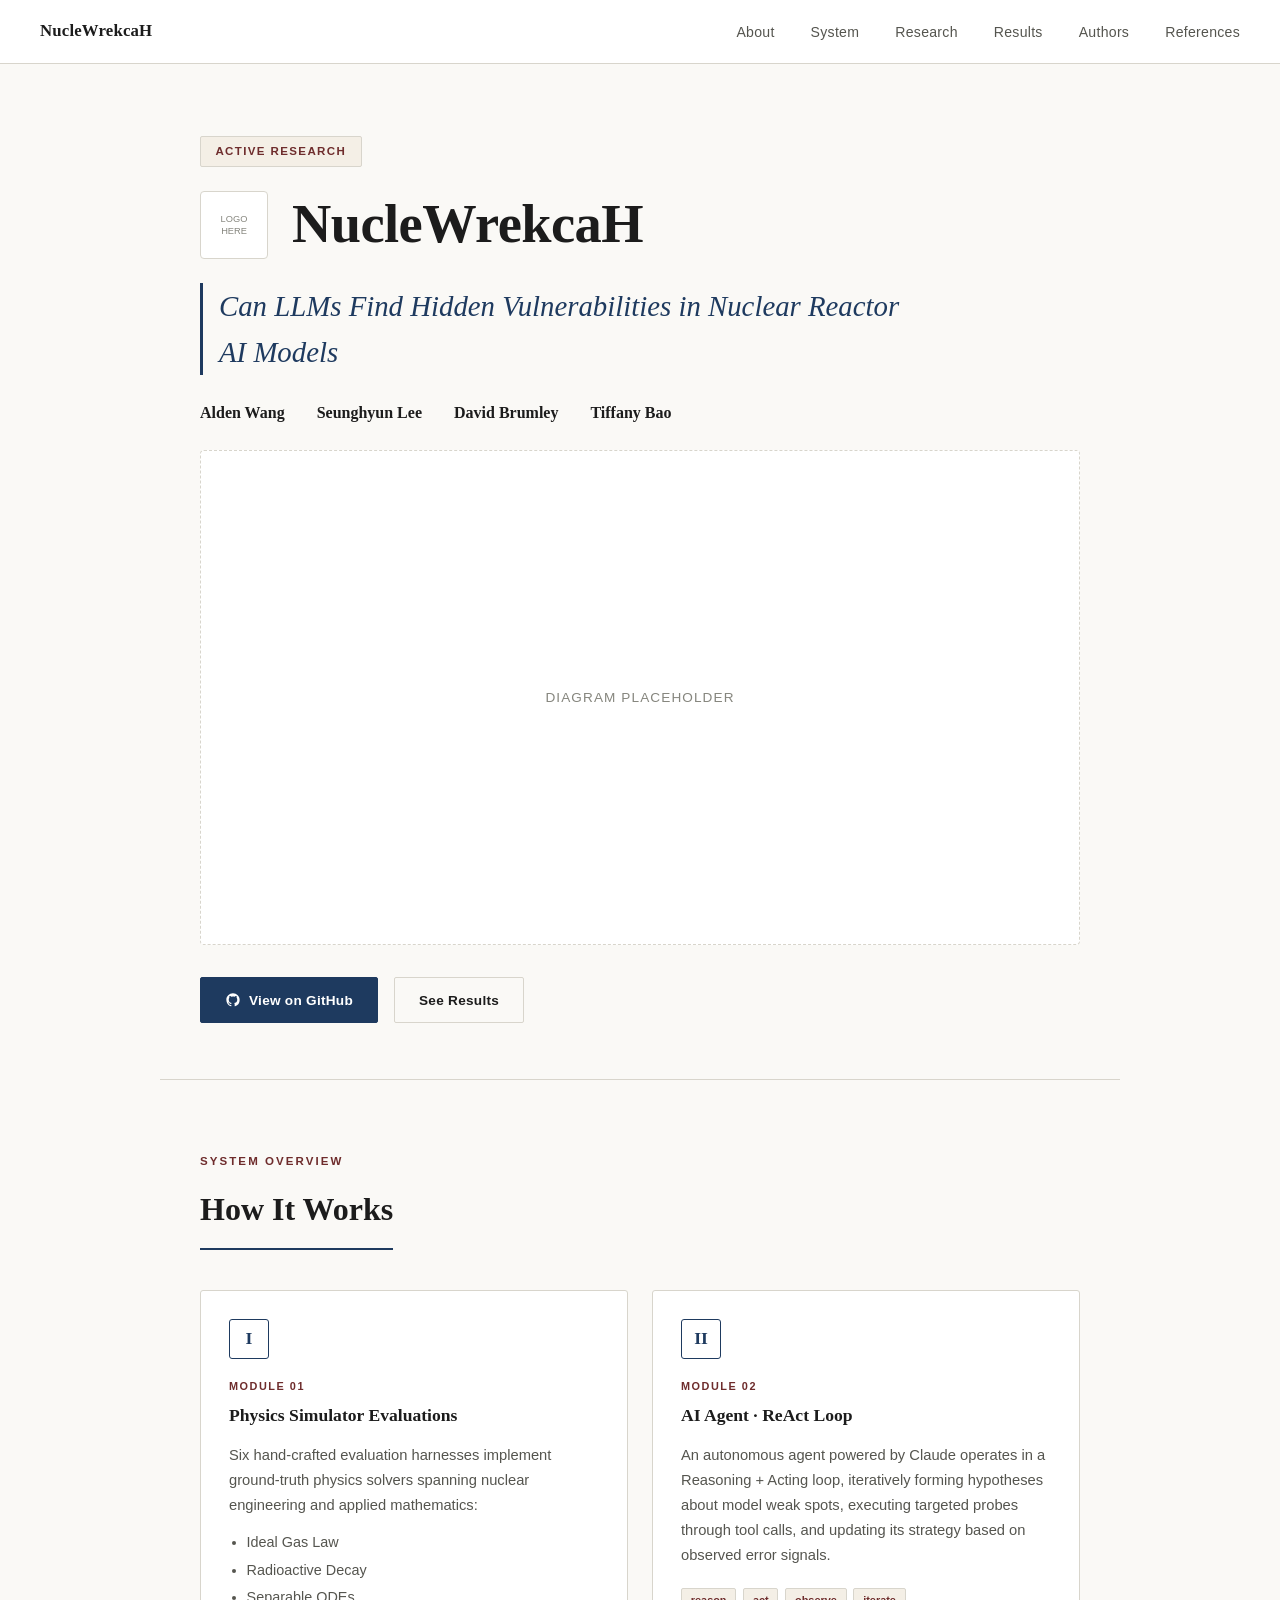
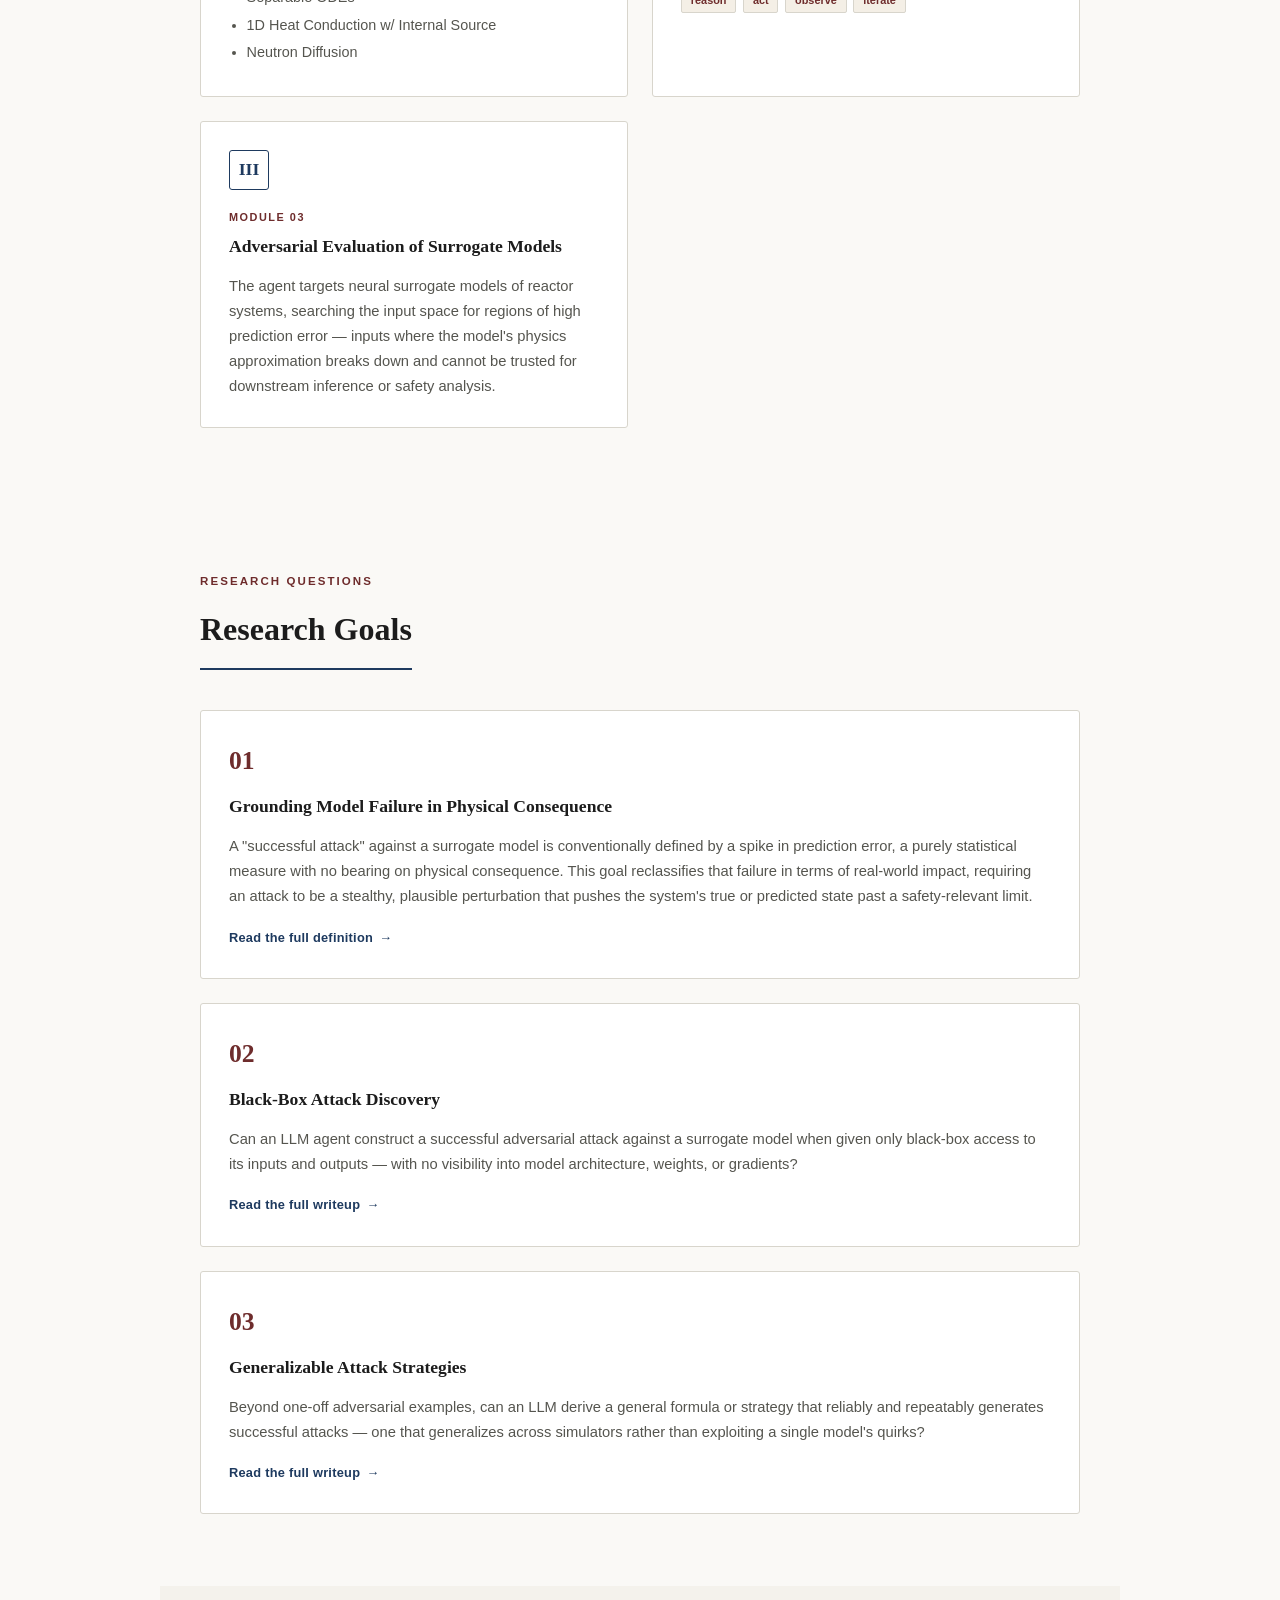
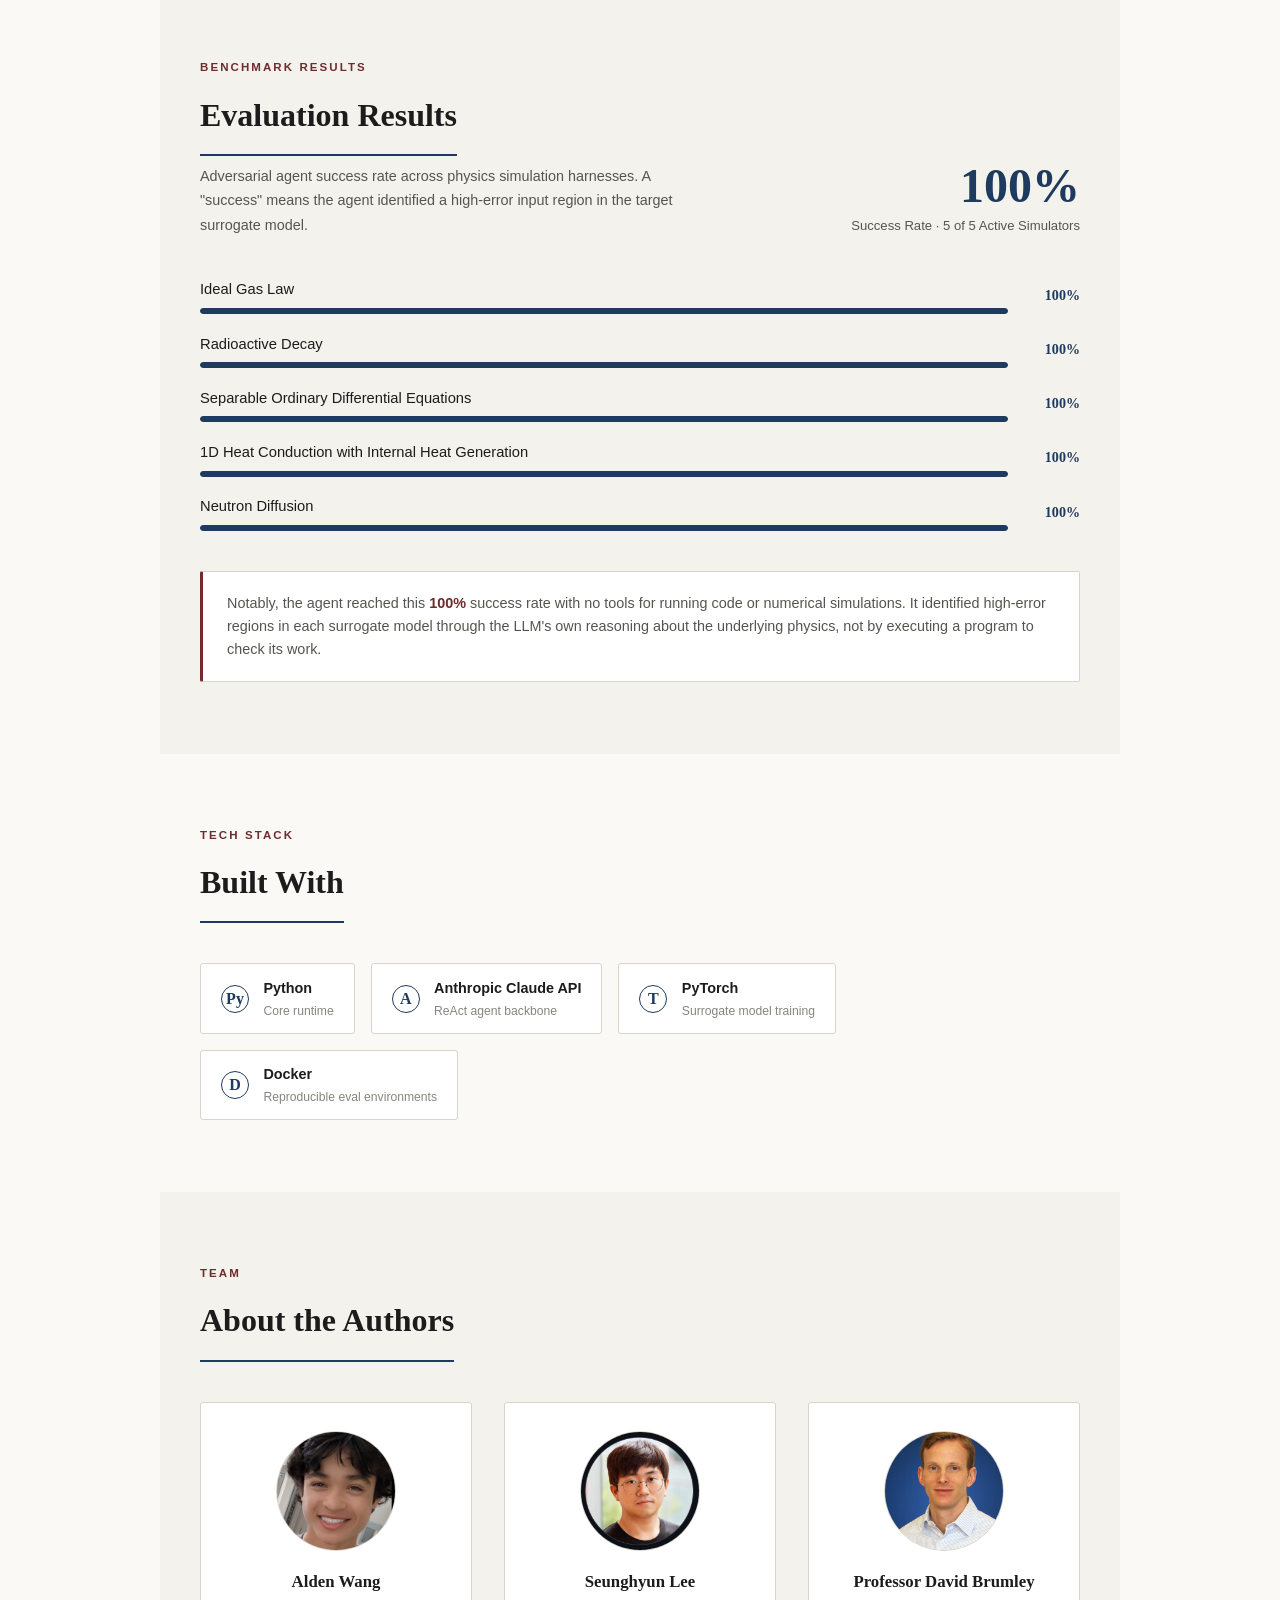
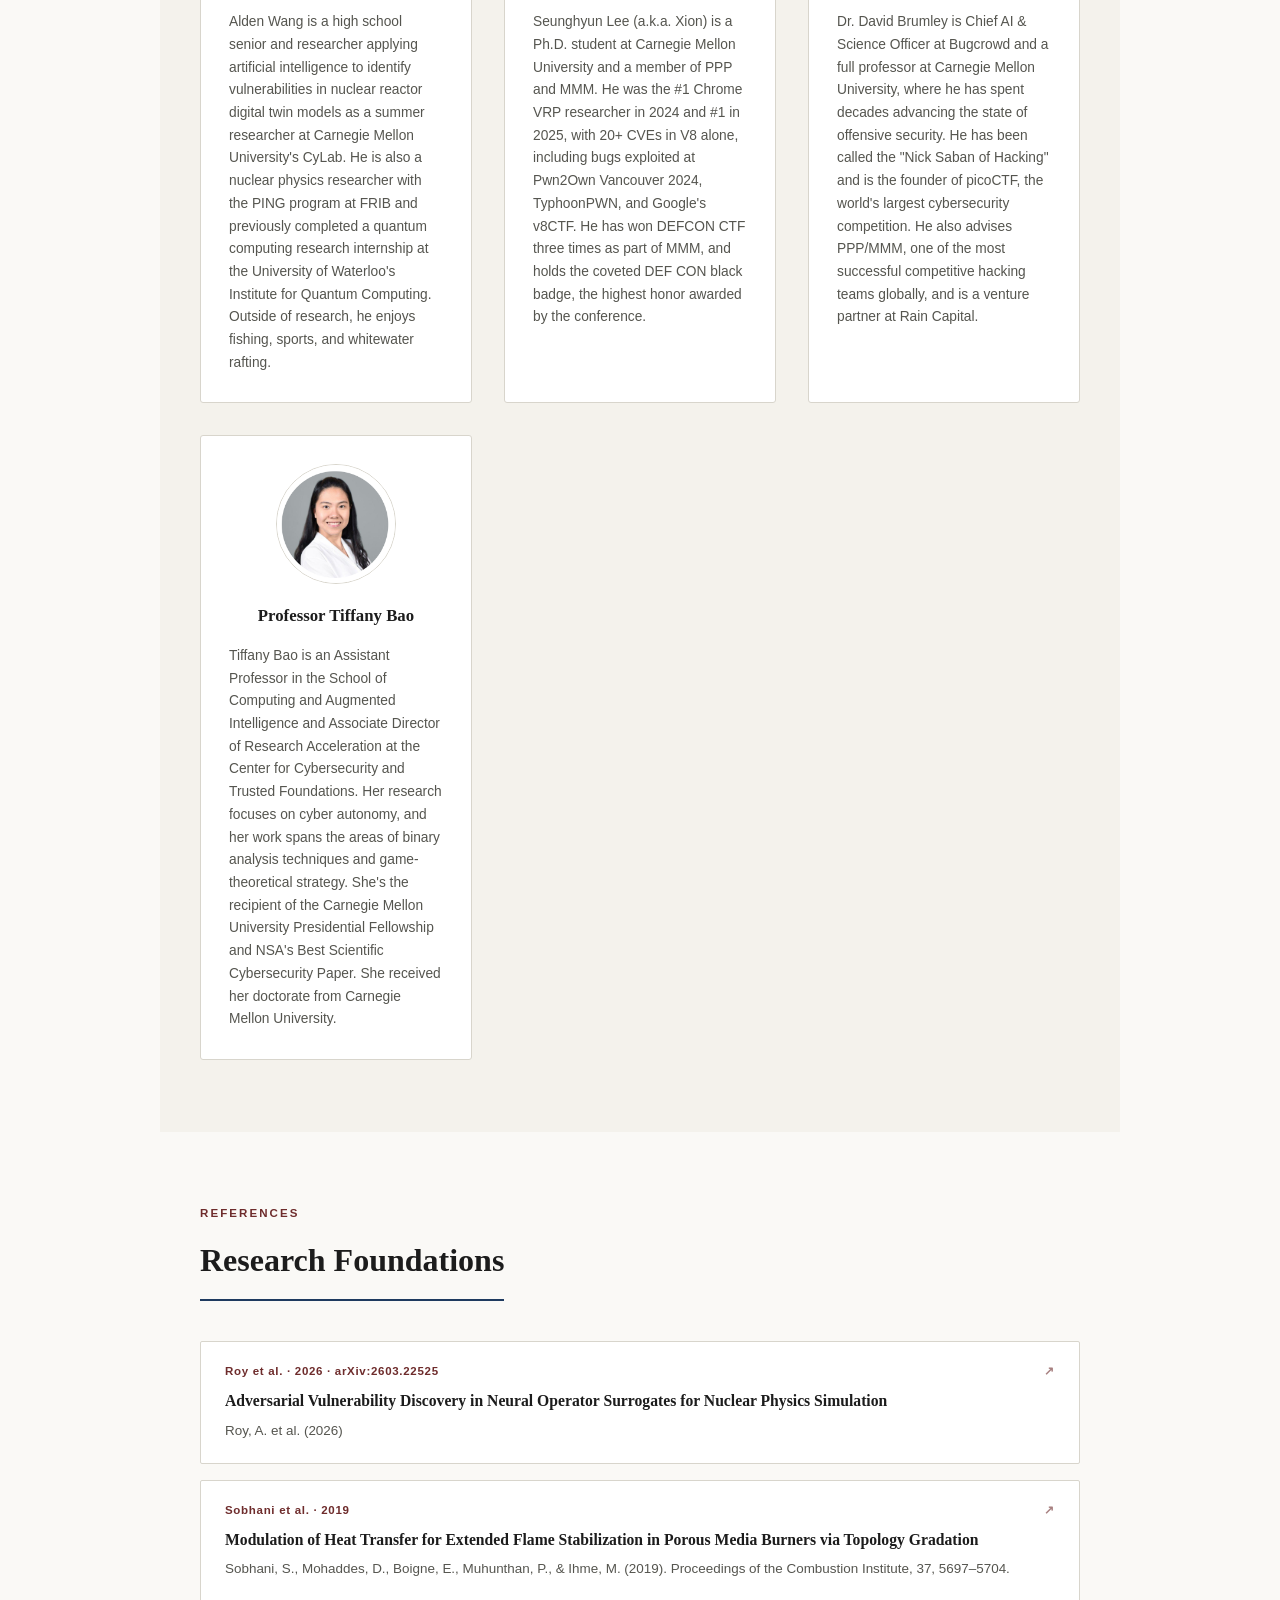
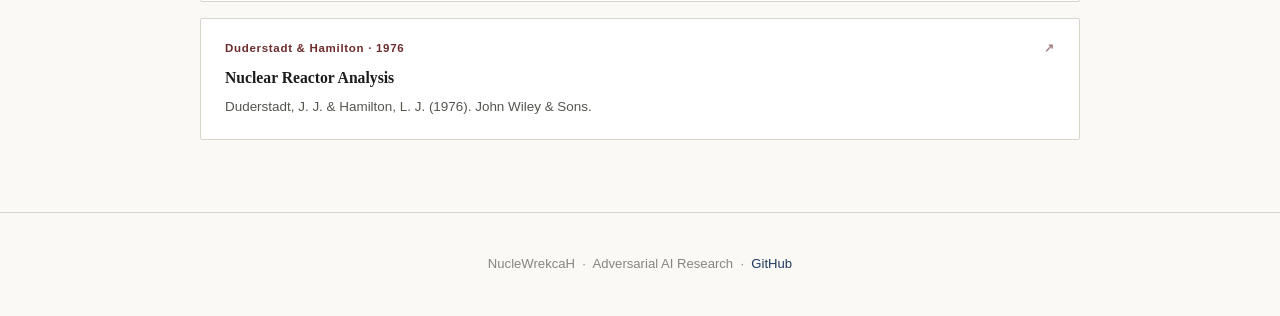
==== index.html @ 82d1c3d3 "Crop Alden's photo to show more of the frame instead of shrinking it Replace the scale-down hack wit" ====
<!DOCTYPE html>
<html lang="en">
<head>
<meta charset="UTF-8">
<meta name="viewport" content="width=device-width, initial-scale=1.0">
<title>NucleWrekcaH — Adversarial AI for Nuclear Physics</title>
<link rel="stylesheet" href="styles.css?v=3">
</head>
<body>

<!-- NAV -->
<nav>
  <span class="nav-logo">NucleWrekcaH</span>
  <ul class="nav-links">
    <li><a href="#about">About</a></li>
    <li><a href="#what-it-does">System</a></li>
    <li><a href="#goals">Research</a></li>
    <li><a href="#results">Results</a></li>
    <li><a href="#authors">Authors</a></li>
    <li><a href="#research">References</a></li>
  </ul>
</nav>

<!-- HERO -->
<section id="hero">
  <div class="hero-inner">
    <div class="hero-badge">Active Research</div>

    <div class="hero-logo-row">
      <div class="logo-placeholder">LOGO<br>HERE</div>
      <h1>NucleWrekcaH</h1>
    </div>

    <p class="hero-tagline">
      Can LLMs Find Hidden Vulnerabilities in Nuclear Reactor AI Models
    </p>

    <div class="hero-names-row">
      <span class="hero-name">Alden Wang</span>
      <span class="hero-name">Seunghyun Lee</span>
      <span class="hero-name">David Brumley</span>
      <span class="hero-name">Tiffany Bao</span>
    </div>

    <div class="hero-image-placeholder" id="about">
      Diagram Placeholder
    </div>

    <div class="hero-cta">
      <a href="https://github.com" class="btn btn-primary" target="_blank" rel="noopener">
        <svg width="16" height="16" fill="currentColor" viewBox="0 0 24 24"><path d="M12 2C6.477 2 2 6.484 2 12.017c0 4.425 2.865 8.18 6.839 9.504.5.092.682-.217.682-.483 0-.237-.008-.868-.013-1.703-2.782.605-3.369-1.343-3.369-1.343-.454-1.158-1.11-1.466-1.11-1.466-.908-.62.069-.608.069-.608 1.003.07 1.531 1.032 1.531 1.032.892 1.53 2.341 1.088 2.91.832.092-.647.35-1.088.636-1.338-2.22-.253-4.555-1.113-4.555-4.951 0-1.093.39-1.988 1.029-2.688-.103-.253-.446-1.272.098-2.65 0 0 .84-.27 2.75 1.026A9.564 9.564 0 0112 6.844c.85.004 1.705.115 2.504.337 1.909-1.296 2.747-1.027 2.747-1.027.546 1.379.202 2.398.1 2.651.64.7 1.028 1.595 1.028 2.688 0 3.848-2.339 4.695-4.566 4.942.359.31.678.921.678 1.856 0 1.338-.012 2.419-.012 2.747 0 .268.18.58.688.482A10.019 10.019 0 0022 12.017C22 6.484 17.522 2 12 2z"/></svg>
        View on GitHub
      </a>
      <a href="#results" class="btn btn-ghost">
        See Results
      </a>
    </div>
  </div>
</section>

<!-- WHAT IT DOES -->
<section id="what-it-does">
  <div class="section-label">System Overview</div>
  <h2>How It Works</h2>
  <div class="cards">

    <div class="card">
      <div class="card-icon">I</div>
      <div class="card-num">MODULE 01</div>
      <h3>Physics Simulator Evaluations</h3>
      <p>Six hand-crafted evaluation harnesses implement ground-truth physics solvers spanning nuclear engineering and applied mathematics:</p>
      <ul>
        <li>Ideal Gas Law</li>
        <li>Radioactive Decay</li>
        <li>Separable ODEs</li>
        <li>1D Heat Conduction w/ Internal Source</li>
        <li>Neutron Diffusion</li>
      </ul>
    </div>

    <div class="card">
      <div class="card-icon">II</div>
      <div class="card-num">MODULE 02</div>
      <h3>AI Agent · ReAct Loop</h3>
      <p>An autonomous agent powered by Claude operates in a Reasoning + Acting loop, iteratively forming hypotheses about model weak spots, executing targeted probes through tool calls, and updating its strategy based on observed error signals.</p>
      <div style="margin-top:1rem;">
        <span class="tag">reason</span>
        <span class="tag">act</span>
        <span class="tag">observe</span>
        <span class="tag">iterate</span>
      </div>
    </div>

    <div class="card">
      <div class="card-icon">III</div>
      <div class="card-num">MODULE 03</div>
      <h3>Adversarial Evaluation of Surrogate Models</h3>
      <p>The agent targets neural surrogate models of reactor systems, searching the input space for regions of high prediction error — inputs where the model's physics approximation breaks down and cannot be trusted for downstream inference or safety analysis.</p>
    </div>

  </div>
</section>

<!-- RESEARCH GOALS -->
<section id="goals">
  <div class="section-label">Research Questions</div>
  <h2>Research Goals</h2>
  <div class="goals-stack">

    <a class="goal-card" href="research/goal-1-physical-consequence.html">
      <div class="goal-num">01</div>
      <h3>Grounding Model Failure in Physical Consequence</h3>
      <p>A "successful attack" against a surrogate model is conventionally defined by a spike in prediction error, a purely statistical measure with no bearing on physical consequence. This goal reclassifies that failure in terms of real-world impact, requiring an attack to be a stealthy, plausible perturbation that pushes the system's true or predicted state past a safety-relevant limit.</p>
      <span class="goal-readmore">Read the full definition</span>
    </a>

    <a class="goal-card" href="research/goal-2-black-box-attacks.html">
      <div class="goal-num">02</div>
      <h3>Black-Box Attack Discovery</h3>
      <p>Can an LLM agent construct a successful adversarial attack against a surrogate model when given only black-box access to its inputs and outputs — with no visibility into model architecture, weights, or gradients?</p>
      <span class="goal-readmore">Read the full writeup</span>
    </a>

    <a class="goal-card" href="research/goal-3-generalizable-attacks.html">
      <div class="goal-num">03</div>
      <h3>Generalizable Attack Strategies</h3>
      <p>Beyond one-off adversarial examples, can an LLM derive a general formula or strategy that reliably and repeatably generates successful attacks — one that generalizes across simulators rather than exploiting a single model's quirks?</p>
      <span class="goal-readmore">Read the full writeup</span>
    </a>

  </div>
</section>

<!-- RESULTS -->
<section id="results">
  <div class="section-label">Benchmark Results</div>
  <div class="results-header">
    <div>
      <h2 style="margin-bottom:0.5rem;">Evaluation Results</h2>
      <p style="color:var(--ink-dim);font-size:0.9rem;max-width:500px;">Adversarial agent success rate across physics simulation harnesses. A "success" means the agent identified a high-error input region in the target surrogate model.</p>
    </div>
    <div class="stat-block">
      <div class="big-stat" id="counter-display">100%</div>
      <div class="stat-label">Success Rate · 5 of 5 Active Simulators</div>
    </div>
  </div>

  <div class="simulators">

    <div class="sim-row">
      <div class="sim-info">
        <div class="sim-name">Ideal Gas Law</div>
        <div class="progress-track"><div class="progress-fill" style="--target-width: 100%"></div></div>
      </div>
      <div class="sim-pct">100%</div>
    </div>

    <div class="sim-row">
      <div class="sim-info">
        <div class="sim-name">Radioactive Decay</div>
        <div class="progress-track"><div class="progress-fill" style="--target-width: 100%"></div></div>
      </div>
      <div class="sim-pct">100%</div>
    </div>

    <div class="sim-row">
      <div class="sim-info">
        <div class="sim-name">Separable Ordinary Differential Equations</div>
        <div class="progress-track"><div class="progress-fill" style="--target-width: 100%"></div></div>
      </div>
      <div class="sim-pct">100%</div>
    </div>

    <div class="sim-row">
      <div class="sim-info">
        <div class="sim-name">1D Heat Conduction with Internal Heat Generation</div>
        <div class="progress-track"><div class="progress-fill" style="--target-width: 100%"></div></div>
      </div>
      <div class="sim-pct">100%</div>
    </div>

    <div class="sim-row">
      <div class="sim-info">
        <div class="sim-name">Neutron Diffusion</div>
        <div class="progress-track"><div class="progress-fill" style="--target-width: 100%"></div></div>
      </div>
      <div class="sim-pct">100%</div>
    </div>

  </div>

  <div class="baseline-note">
    <p>
      Notably, the agent reached this <strong>100%</strong> success rate with no tools for running code or numerical simulations. It identified high-error regions in each surrogate model through the LLM's own reasoning about the underlying physics, not by executing a program to check its work.
    </p>
  </div>
</section>

<!-- TECH STACK -->
<section id="tech">
  <div class="section-label">Tech Stack</div>
  <h2>Built With</h2>
  <div class="tech-grid">

    <div class="tech-badge">
      <span class="tech-icon">Py</span>
      <div>
        <div class="tech-name">Python</div>
        <span class="tech-sub">Core runtime</span>
      </div>
    </div>

    <div class="tech-badge">
      <span class="tech-icon">A</span>
      <div>
        <div class="tech-name">Anthropic Claude API</div>
        <span class="tech-sub">ReAct agent backbone</span>
      </div>
    </div>

    <div class="tech-badge">
      <span class="tech-icon">T</span>
      <div>
        <div class="tech-name">PyTorch</div>
        <span class="tech-sub">Surrogate model training</span>
      </div>
    </div>

    <div class="tech-badge">
      <span class="tech-icon">D</span>
      <div>
        <div class="tech-name">Docker</div>
        <span class="tech-sub">Reproducible eval environments</span>
      </div>
    </div>

  </div>
</section>

<!-- ABOUT THE AUTHORS -->
<section id="authors">
  <div class="section-label">Team</div>
  <h2>About the Authors</h2>
  <div class="authors-grid">

    <div class="author-card">
      <img class="author-photo" src="images/author-wang.png?v=3" alt="Alden Wang" style="object-position: center 60%;">
      <div class="author-name">Alden Wang</div>
      <p class="author-bio">Alden Wang is a high school senior and researcher applying artificial intelligence to identify vulnerabilities in nuclear reactor digital twin models as a summer researcher at Carnegie Mellon University's CyLab. He is also a nuclear physics researcher with the PING program at FRIB and previously completed a quantum computing research internship at the University of Waterloo's Institute for Quantum Computing. Outside of research, he enjoys fishing, sports, and whitewater rafting.</p>
    </div>

    <div class="author-card">
      <img class="author-photo" src="images/author-lee.png?v=1" alt="Seunghyun Lee">
      <div class="author-name">Seunghyun Lee</div>
      <p class="author-bio">Seunghyun Lee (a.k.a. Xion) is a Ph.D. student at Carnegie Mellon University and a member of PPP and MMM. He was the #1 Chrome VRP researcher in 2024 and #1 in 2025, with 20+ CVEs in V8 alone, including bugs exploited at Pwn2Own Vancouver 2024, TyphoonPWN, and Google's v8CTF. He has won DEFCON CTF three times as part of MMM, and holds the coveted DEF CON black badge, the highest honor awarded by the conference.</p>
    </div>

    <div class="author-card">
      <img class="author-photo" src="images/author-brumley.png?v=1" alt="Professor David Brumley" style="object-position: center 20%;">
      <div class="author-name">Professor David Brumley</div>
      <p class="author-bio">Dr. David Brumley is Chief AI & Science Officer at Bugcrowd and a full professor at Carnegie Mellon University, where he has spent decades advancing the state of offensive security. He has been called the "Nick Saban of Hacking" and is the founder of picoCTF, the world's largest cybersecurity competition. He also advises PPP/MMM, one of the most successful competitive hacking teams globally, and is a venture partner at Rain Capital.</p>
    </div>

    <div class="author-card">
      <img class="author-photo" src="images/author-bao.png?v=1" alt="Professor Tiffany Bao">
      <div class="author-name">Professor Tiffany Bao</div>
      <p class="author-bio">Tiffany Bao is an Assistant Professor in the School of Computing and Augmented Intelligence and Associate Director of Research Acceleration at the Center for Cybersecurity and Trusted Foundations. Her research focuses on cyber autonomy, and her work spans the areas of binary analysis techniques and game-theoretical strategy. She's the recipient of the Carnegie Mellon University Presidential Fellowship and NSA's Best Scientific Cybersecurity Paper. She received her doctorate from Carnegie Mellon University.</p>
    </div>

  </div>
</section>

<!-- RESEARCH -->
<section id="research">
  <div class="section-label">References</div>
  <h2>Research Foundations</h2>
  <div class="citations">

    <a class="citation" href="https://arxiv.org/abs/2603.22525" target="_blank" rel="noopener">
      <div class="citation-meta">Roy et al. · 2026 · arXiv:2603.22525</div>
      <div class="citation-title">Adversarial Vulnerability Discovery in Neural Operator Surrogates for Nuclear Physics Simulation</div>
      <div class="citation-authors">Roy, A. et al. (2026)</div>
    </a>

    <a class="citation" href="https://www.sciencedirect.com/science/article/pii/S1540748918301615" target="_blank" rel="noopener">
      <div class="citation-meta">Sobhani et al. · 2019</div>
      <div class="citation-title">Modulation of Heat Transfer for Extended Flame Stabilization in Porous Media Burners via Topology Gradation</div>
      <div class="citation-authors">Sobhani, S., Mohaddes, D., Boigne, E., Muhunthan, P., & Ihme, M. (2019). Proceedings of the Combustion Institute, 37, 5697–5704.</div>
    </a>

    <a class="citation" href="https://www.wiley.com/en-us/Nuclear+Reactor+Analysis-p-9780471223634" target="_blank" rel="noopener">
      <div class="citation-meta">Duderstadt & Hamilton · 1976</div>
      <div class="citation-title">Nuclear Reactor Analysis</div>
      <div class="citation-authors">Duderstadt, J. J. & Hamilton, L. J. (1976). John Wiley & Sons.</div>
    </a>

  </div>
</section>

<!-- FOOTER -->
<footer>
  <p>NucleWrekcaH &nbsp;·&nbsp; Adversarial AI Research &nbsp;·&nbsp;
    <a href="https://github.com" target="_blank" rel="noopener">GitHub</a>
  </p>
</footer>

<script>
  // Animate progress bars on scroll
  const fills = document.querySelectorAll('.progress-fill');
  const observer = new IntersectionObserver((entries) => {
    entries.forEach(e => {
      if (e.isIntersecting) {
        e.target.classList.add('active');
      }
    });
  }, { threshold: 0.3 });

  fills.forEach(f => observer.observe(f));

  // Smooth scroll for all anchor links
  document.querySelectorAll('a[href^="#"]').forEach(a => {
    a.addEventListener('click', e => {
      const target = document.querySelector(a.getAttribute('href'));
      if (target) {
        e.preventDefault();
        target.scrollIntoView({ behavior: 'smooth', block: 'start' });
      }
    });
  });

  // Animated counter for the big stat
  function animateCounter(el, target, duration) {
    let start = 0;
    const step = timestamp => {
      if (!start) start = timestamp;
      const progress = Math.min((timestamp - start) / duration, 1);
      el.textContent = Math.floor(progress * target) + '%';
      if (progress < 1) requestAnimationFrame(step);
    };
    requestAnimationFrame(step);
  }

  const counterEl = document.getElementById('counter-display');
  const counterObserver = new IntersectionObserver((entries) => {
    entries.forEach(e => {
      if (e.isIntersecting) {
        animateCounter(counterEl, 100, 1200);
        counterObserver.disconnect();
      }
    });
  }, { threshold: 0.5 });

  counterObserver.observe(counterEl);
</script>

</body>
</html>
---- styles.css ----
:root {
  --bg: #faf9f6;
  --bg2: #ffffff;
  --ink: #1c1c1c;
  --ink-dim: #55554f;
  --ink-faint: #86867e;
  --accent: #1e3a5f;
  --accent2: #6e2c2c;
  --line: #d8d5cc;
  --line-soft: #e8e5db;
  --card: #ffffff;
  --serif: Georgia, 'Iowan Old Style', 'Palatino Linotype', 'Book Antiqua', serif;
  --sans: 'Segoe UI', 'Helvetica Neue', Arial, sans-serif;
}

*, *::before, *::after { box-sizing: border-box; margin: 0; padding: 0; }

html { scroll-behavior: smooth; }

body {
  background-color: var(--bg);
  color: var(--ink);
  font-family: var(--sans);
  line-height: 1.7;
}

/* ── Nav ── */
nav {
  position: sticky;
  top: 0;
  z-index: 100;
  display: flex;
  align-items: center;
  justify-content: space-between;
  padding: 0 2.5rem;
  height: 64px;
  background: var(--bg2);
  border-bottom: 1px solid var(--line);
}

.nav-logo {
  font-family: var(--serif);
  font-size: 1.05rem;
  font-weight: 700;
  color: var(--ink);
  letter-spacing: 0.01em;
  text-decoration: none;
}

.nav-links {
  display: flex;
  gap: 2.25rem;
  list-style: none;
}

.nav-links a {
  color: var(--ink-dim);
  text-decoration: none;
  font-size: 0.88rem;
  letter-spacing: 0.02em;
  transition: color 0.2s;
  border-bottom: 1px solid transparent;
  padding-bottom: 2px;
}

.nav-links a:hover { color: var(--accent); border-bottom-color: var(--accent); }

/* ── Sections ── */
section {
  max-width: 960px;
  margin: 0 auto;
  padding: 4.5rem 2.5rem;
}

.section-label {
  font-family: var(--sans);
  font-size: 0.72rem;
  font-weight: 600;
  letter-spacing: 0.18em;
  text-transform: uppercase;
  color: var(--accent2);
  margin-bottom: 0.6rem;
}

h2 {
  font-family: var(--serif);
  font-size: clamp(1.5rem, 3vw, 2rem);
  font-weight: 700;
  color: var(--ink);
  margin-bottom: 2.5rem;
  padding-bottom: 0.75rem;
  border-bottom: 2px solid var(--accent);
  display: inline-block;
}

/* ── Hero ── */
#hero {
  padding-top: 4.5rem;
  padding-bottom: 3.5rem;
  border-bottom: 1px solid var(--line);
}

.hero-inner {
  display: flex;
  flex-direction: column;
  align-items: flex-start;
  gap: 1.5rem;
}

.hero-badge {
  display: inline-flex;
  align-items: center;
  gap: 0.5rem;
  padding: 0.3rem 0.9rem;
  border: 1px solid var(--line);
  border-radius: 2px;
  font-family: var(--sans);
  font-size: 0.72rem;
  font-weight: 600;
  letter-spacing: 0.12em;
  text-transform: uppercase;
  color: var(--accent2);
  background: #f4efe6;
}

.hero-logo-row {
  display: flex;
  align-items: center;
  gap: 1.5rem;
  flex-wrap: wrap;
}

.logo-placeholder {
  width: 68px; height: 68px;
  border: 1px solid var(--line);
  border-radius: 4px;
  display: flex;
  align-items: center;
  justify-content: center;
  font-family: var(--sans);
  font-size: 0.58rem;
  color: var(--ink-faint);
  text-align: center;
  line-height: 1.3;
  flex-shrink: 0;
  background: var(--bg2);
}

h1 {
  font-family: var(--serif);
  font-size: clamp(2rem, 5vw, 3.4rem);
  font-weight: 700;
  letter-spacing: -0.01em;
  line-height: 1.1;
  color: var(--ink);
}

.hero-tagline {
  font-size: clamp(1.3rem, 3vw, 1.8rem);
  color: var(--accent);
  font-family: var(--serif);
  font-style: italic;
  max-width: 700px;
  line-height: 1.6;
  border-left: 3px solid var(--accent);
  padding-left: 1rem;
}

.hero-names-row {
  display: flex;
  flex-wrap: wrap;
  gap: 2rem;
  width: 100%;
}

.hero-name {
  font-family: var(--serif);
  font-size: clamp(0.85rem, 1.4vw, 1rem);
  font-weight: 700;
  color: var(--ink);
}

.hero-image-placeholder {
  width: 100%;
  aspect-ratio: 16 / 9;
  border: 1px dashed var(--line);
  border-radius: 4px;
  background: var(--bg2);
  display: flex;
  align-items: center;
  justify-content: center;
  color: var(--ink-faint);
  font-family: var(--sans);
  font-size: 0.85rem;
  letter-spacing: 0.08em;
  text-transform: uppercase;
  text-align: center;
}

.hero-cta {
  display: flex;
  gap: 1rem;
  flex-wrap: wrap;
  margin-top: 0.5rem;
}

.btn {
  display: inline-flex;
  align-items: center;
  gap: 0.5rem;
  padding: 0.65rem 1.5rem;
  font-family: var(--sans);
  font-size: 0.85rem;
  font-weight: 600;
  letter-spacing: 0.02em;
  border-radius: 2px;
  cursor: pointer;
  text-decoration: none;
  transition: all 0.2s;
  border: 1px solid var(--accent);
}

.btn-primary {
  background: var(--accent);
  color: #ffffff;
}

.btn-primary:hover {
  background: #16283f;
}

.btn-ghost {
  border-color: var(--line);
  color: var(--ink);
  background: transparent;
}

.btn-ghost:hover {
  border-color: var(--accent);
  color: var(--accent);
  background: #f4efe6;
}

/* ── Divider ── */
.divider {
  border: none;
  border-top: 1px solid var(--line);
}

section + hr.divider,
hr.divider + section {
  margin: 0;
}

/* ── Cards ── */
.cards {
  display: grid;
  grid-template-columns: repeat(auto-fit, minmax(280px, 1fr));
  gap: 1.5rem;
}

.card {
  background: var(--card);
  border: 1px solid var(--line);
  border-radius: 3px;
  padding: 1.75rem;
  transition: box-shadow 0.2s;
}

.card:hover {
  box-shadow: 0 2px 10px rgba(0,0,0,0.06);
}

.card-icon {
  width: 40px; height: 40px;
  border: 1px solid var(--accent);
  border-radius: 3px;
  display: flex;
  align-items: center;
  justify-content: center;
  font-family: var(--serif);
  font-size: 1.1rem;
  font-weight: 700;
  color: var(--accent);
  margin-bottom: 1.1rem;
}

.card-num {
  font-family: var(--sans);
  font-size: 0.68rem;
  font-weight: 600;
  color: var(--accent2);
  letter-spacing: 0.14em;
  margin-bottom: 0.4rem;
}

.card h3 {
  font-family: var(--serif);
  font-size: 1.1rem;
  font-weight: 700;
  color: var(--ink);
  margin-bottom: 0.75rem;
}

.card p {
  color: var(--ink-dim);
  font-size: 0.92rem;
  line-height: 1.7;
}

.card ul {
  margin-top: 0.75rem;
  padding-left: 1.1rem;
  color: var(--ink-dim);
  font-size: 0.9rem;
  line-height: 1.8;
}

.card ul li { margin-bottom: 0.1rem; }

.tag {
  display: inline-block;
  padding: 0.15rem 0.55rem;
  background: #f4efe6;
  border: 1px solid var(--line);
  border-radius: 2px;
  font-family: var(--sans);
  font-size: 0.68rem;
  font-weight: 600;
  color: var(--accent2);
  margin: 0.2rem 0.15rem 0 0;
}

/* ── Research Goals ── */
.goals-stack {
  display: flex;
  flex-direction: column;
  gap: 1.5rem;
}

.goal-card {
  background: var(--card);
  border: 1px solid var(--line);
  border-radius: 3px;
  padding: 1.75rem;
  transition: box-shadow 0.2s, border-color 0.2s;
  text-decoration: none;
  color: inherit;
  display: block;
}

.goal-card:hover {
  box-shadow: 0 2px 10px rgba(0,0,0,0.06);
  border-color: var(--accent);
}

.goal-num {
  font-family: var(--serif);
  font-size: 1.6rem;
  font-weight: 700;
  color: var(--accent2);
  margin-bottom: 0.6rem;
}

.goal-card h3 {
  font-family: var(--serif);
  font-size: 1.1rem;
  font-weight: 700;
  color: var(--ink);
  margin-bottom: 0.75rem;
}

.goal-card p {
  color: var(--ink-dim);
  font-size: 0.92rem;
  line-height: 1.7;
}

.goal-readmore {
  display: inline-flex;
  align-items: center;
  gap: 0.4rem;
  margin-top: 1.1rem;
  font-family: var(--sans);
  font-size: 0.8rem;
  font-weight: 600;
  color: var(--accent);
  letter-spacing: 0.02em;
}

.goal-readmore::after {
  content: "→";
  transition: transform 0.2s;
}

.goal-card:hover .goal-readmore::after {
  transform: translateX(3px);
}

/* ── Formula box (used on research goal detail pages) ── */
.formula-box {
  margin-top: 1.25rem;
  padding: 1.1rem 1.35rem;
  border: 1px solid var(--line);
  border-left: 3px solid var(--accent2);
  border-radius: 2px;
  background: var(--bg2);
}

.formula-box p {
  color: var(--ink-dim);
  font-size: 0.92rem;
  line-height: 1.7;
  margin-bottom: 0.75rem;
}

.formula-box p:last-child {
  margin-bottom: 0;
}

.formula-box ul {
  margin: 0 0 0.9rem 1.1rem;
  color: var(--ink-dim);
  font-size: 0.9rem;
  line-height: 1.8;
}

.math-block {
  margin: 1rem 0;
  padding: 1.75rem 1.5rem;
  background: #14161c;
  border-radius: 5px;
  overflow-x: auto;
  text-align: center;
}

.math-block:first-child {
  margin-top: 0;
}

.math-block:last-child {
  margin-bottom: 0;
}

.math-block .katex {
  color: #f4f2ec;
  font-size: 1.15em;
}

.math-block .katex-display {
  margin: 0;
}

.math-inline .katex {
  font-size: 1.05em;
}

/* ── Failure criteria highlight ── */
.criteria-intro {
  font-size: 1rem;
  color: var(--ink);
  font-weight: 600;
  margin-bottom: 1.25rem;
}

.criteria-grid {
  display: grid;
  grid-template-columns: repeat(auto-fit, minmax(260px, 1fr));
  gap: 1.5rem;
  margin-bottom: 1.5rem;
}

.criteria-card {
  padding: 2rem 1.75rem;
  border: 2px solid var(--accent2);
  border-radius: 4px;
  background: #f4efe6;
  text-align: center;
}

.criteria-label {
  font-family: var(--serif);
  font-size: 1.3rem;
  font-weight: 700;
  letter-spacing: 0.01em;
  text-transform: uppercase;
  color: var(--accent2);
  margin-bottom: 1.1rem;
}

.criteria-value {
  margin-bottom: 0.9rem;
}

.criteria-value .katex {
  font-size: 1.9em;
  font-weight: 700;
  color: var(--accent);
}

.criteria-sub {
  color: var(--ink-dim);
  font-size: 0.88rem;
  line-height: 1.55;
}

/* ── Variable definition table ── */
.var-table-wrap {
  margin: 1.25rem 0 1.75rem;
  overflow-x: auto;
  border: 1px solid var(--line);
  border-radius: 4px;
}

.var-table {
  width: 100%;
  min-width: 600px;
  table-layout: fixed;
  border-collapse: collapse;
  font-size: 0.92rem;
}

.var-table col:nth-child(1) { width: 18%; }
.var-table col:nth-child(2) { width: 54%; }
.var-table col:nth-child(3) { width: 28%; }

.var-table th,
.var-table td {
  text-align: left;
  vertical-align: middle;
  padding: 1.05rem 1.5rem;
  border-bottom: 1px solid var(--line);
  overflow-wrap: break-word;
}

.var-table th {
  font-family: var(--sans);
  font-size: 0.72rem;
  font-weight: 700;
  letter-spacing: 0.1em;
  text-transform: uppercase;
  color: var(--accent2);
  background: #f4efe6;
  border-bottom: 2px solid var(--ink);
}

.var-table td:first-child {
  white-space: nowrap;
}

.var-table td:last-child {
  color: var(--ink-dim);
}

.var-table tbody tr:last-child td {
  border-bottom: none;
}

@media (max-width: 640px) {
  .var-table { font-size: 0.84rem; }
  .var-table th, .var-table td { padding: 0.75rem 1rem; }
}

/* ── Detail (research goal) pages ── */
.back-link {
  display: inline-flex;
  align-items: center;
  gap: 0.4rem;
  font-family: var(--sans);
  font-size: 0.84rem;
  font-weight: 600;
  color: var(--accent);
  text-decoration: none;
  margin-bottom: 2rem;
}

.back-link::before {
  content: "←";
  transition: transform 0.2s;
}

.back-link:hover::before {
  transform: translateX(-3px);
}

.detail-section {
  padding-top: 3.5rem;
}

.detail-section > p {
  color: var(--ink-dim);
  font-size: 0.98rem;
  line-height: 1.75;
  margin-bottom: 1.5rem;
}

.detail-section h3 {
  font-family: var(--serif);
  font-size: 1.2rem;
  font-weight: 700;
  color: var(--ink);
  margin: 2rem 0 1rem;
}

.status-note {
  margin-top: 1.5rem;
  padding: 1.1rem 1.35rem;
  border: 1px dashed var(--line);
  border-radius: 2px;
  background: var(--bg2);
  color: var(--ink-faint);
  font-size: 0.88rem;
  font-style: italic;
}

/* ── Results ── */
#results {
  background: #f4f2ec;
}

.results-header {
  display: flex;
  flex-wrap: wrap;
  gap: 2rem;
  align-items: flex-end;
  margin-bottom: 2.5rem;
}

.results-header > div:first-child { flex: 1; min-width: 260px; }

.stat-block {
  text-align: right;
}

.stat-block .big-stat {
  font-family: var(--serif);
  font-size: clamp(2.2rem, 5vw, 3rem);
  font-weight: 700;
  color: var(--accent);
  line-height: 1;
}

.stat-block .stat-label {
  font-size: 0.82rem;
  color: var(--ink-dim);
  margin-top: 0.3rem;
}

.simulators {
  display: flex;
  flex-direction: column;
  gap: 1.1rem;
}

.sim-row {
  display: grid;
  grid-template-columns: 1fr auto;
  align-items: center;
  gap: 1.5rem;
}

.sim-info { min-width: 0; }

.sim-name {
  font-size: 0.92rem;
  color: var(--ink);
  margin-bottom: 0.35rem;
  white-space: nowrap;
  overflow: hidden;
  text-overflow: ellipsis;
}

.progress-track {
  height: 6px;
  background: #e2ded2;
  border-radius: 3px;
  overflow: hidden;
}

.progress-fill {
  height: 100%;
  border-radius: 3px;
  background: var(--accent);
  transition: width 1s ease;
  width: 0;
}

.progress-fill.active { width: var(--target-width); }

.sim-pct {
  font-family: var(--serif);
  font-size: 0.88rem;
  font-weight: 700;
  color: var(--accent);
  white-space: nowrap;
  min-width: 48px;
  text-align: right;
}

.sim-coming {
  opacity: 0.55;
}

.sim-coming .sim-name { font-style: italic; }

.baseline-note {
  margin-top: 2.5rem;
  padding: 1.25rem 1.5rem;
  border: 1px solid var(--line);
  border-left: 3px solid var(--accent2);
  border-radius: 2px;
  background: var(--bg2);
  display: flex;
  align-items: flex-start;
  gap: 1rem;
}

.baseline-note p {
  color: var(--ink-dim);
  font-size: 0.9rem;
  line-height: 1.6;
}

.baseline-note strong { color: var(--accent2); }

/* ── Tech stack ── */
.tech-grid {
  display: flex;
  flex-wrap: wrap;
  gap: 1rem;
}

.tech-badge {
  display: flex;
  align-items: center;
  gap: 0.9rem;
  padding: 0.7rem 1.25rem;
  border: 1px solid var(--line);
  border-radius: 3px;
  background: var(--card);
  font-size: 0.9rem;
  color: var(--ink);
}

.tech-badge .tech-icon {
  font-family: var(--serif);
  font-weight: 700;
  font-size: 1rem;
  color: var(--accent);
  width: 28px; height: 28px;
  border: 1px solid var(--accent);
  border-radius: 50%;
  display: flex;
  align-items: center;
  justify-content: center;
  flex-shrink: 0;
}

.tech-badge .tech-name {
  font-weight: 600;
  color: var(--ink);
}

.tech-badge .tech-sub {
  font-size: 0.76rem;
  color: var(--ink-faint);
  display: block;
  margin-top: 0.05rem;
}

/* ── Authors ── */
#authors {
  background: #f4f2ec;
}

.authors-grid {
  display: grid;
  grid-template-columns: repeat(auto-fit, minmax(220px, 1fr));
  gap: 2rem;
}

.author-card {
  background: var(--card);
  border: 1px solid var(--line);
  border-radius: 3px;
  padding: 1.75rem;
  text-align: center;
  transition: box-shadow 0.2s;
}

.author-card:hover {
  box-shadow: 0 2px 10px rgba(0,0,0,0.06);
}

.author-photo {
  width: 120px;
  height: 120px;
  border-radius: 50%;
  object-fit: cover;
  border: 1px solid var(--line);
  margin: 0 auto 1.1rem;
  display: block;
  background: var(--bg2);
}

.author-name {
  font-family: var(--serif);
  font-size: 1.05rem;
  font-weight: 700;
  color: var(--ink);
  margin-bottom: 0.9rem;
}

.author-bio {
  text-align: left;
  color: var(--ink-dim);
  font-size: 0.86rem;
  line-height: 1.65;
}

/* ── Research ── */
.citations {
  display: flex;
  flex-direction: column;
  gap: 1rem;
}

.citation {
  padding: 1.25rem 1.5rem;
  border: 1px solid var(--line);
  border-radius: 2px;
  background: var(--card);
  transition: box-shadow 0.2s;
  text-decoration: none;
  display: block;
  color: inherit;
}

.citation:hover { box-shadow: 0 2px 10px rgba(0,0,0,0.06); }

.citation-meta {
  font-family: var(--sans);
  font-size: 0.72rem;
  font-weight: 600;
  color: var(--accent2);
  letter-spacing: 0.06em;
  margin-bottom: 0.4rem;
  display: flex;
  align-items: center;
  justify-content: space-between;
  gap: 0.5rem;
}

.citation-meta::after {
  content: "↗";
  font-weight: 700;
  opacity: 0.6;
  transition: opacity 0.2s, transform 0.2s;
}

.citation:hover .citation-meta::after {
  opacity: 1;
  transform: translate(2px, -2px);
}

.citation-title {
  font-family: var(--serif);
  font-size: 0.98rem;
  color: var(--ink);
  margin-bottom: 0.3rem;
  font-weight: 700;
}

.citation-authors {
  font-size: 0.84rem;
  color: var(--ink-dim);
}

/* ── Footer ── */
footer {
  text-align: center;
  padding: 2.5rem 2rem;
  border-top: 1px solid var(--line);
  color: var(--ink-faint);
  font-size: 0.82rem;
}

footer a { color: var(--accent); text-decoration: none; }
footer a:hover { text-decoration: underline; }

/* ── Responsive ── */
@media (max-width: 640px) {
  nav { padding: 0 1.25rem; }
  .nav-links { gap: 1.2rem; }
  .nav-links a { font-size: 0.78rem; }
  section { padding: 3rem 1.25rem; }
  .results-header { flex-direction: column; align-items: flex-start; }
  .stat-block { text-align: left; }
  .sim-row { grid-template-columns: 1fr auto; gap: 0.75rem; }
}
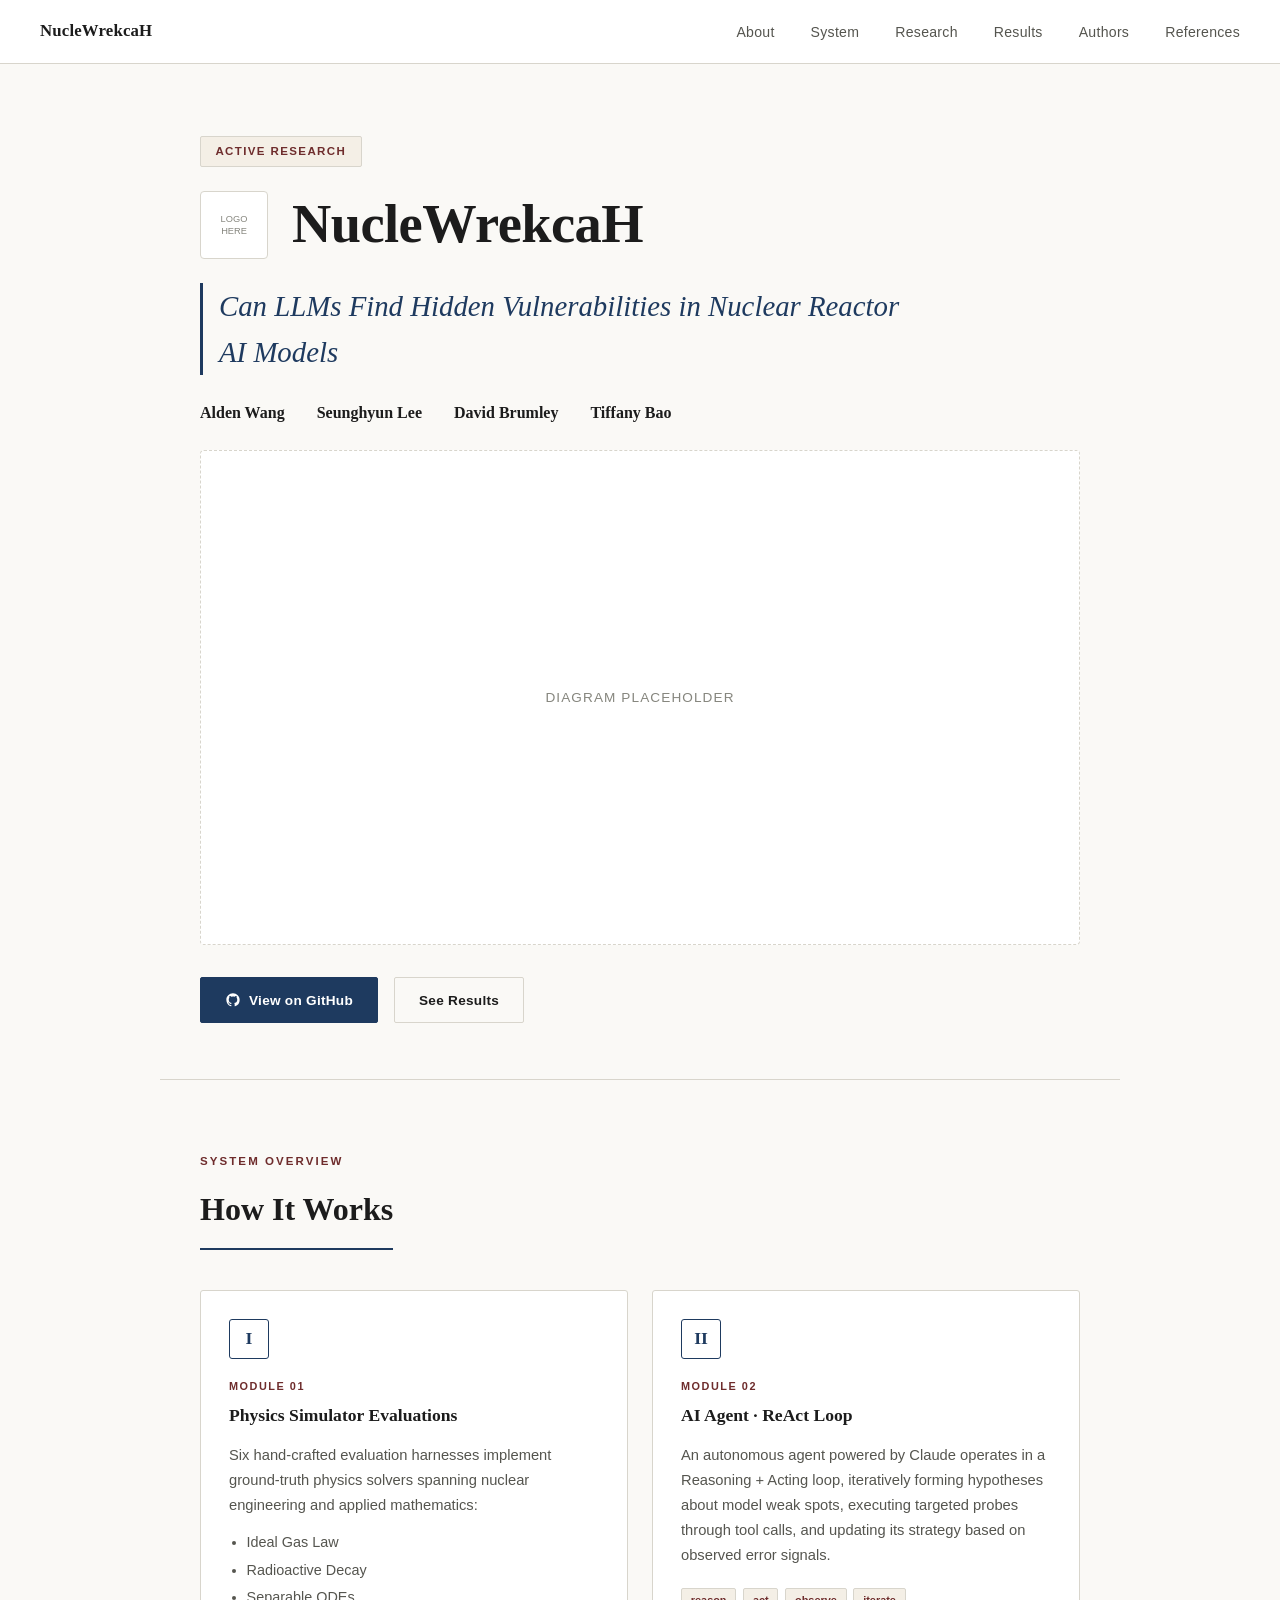
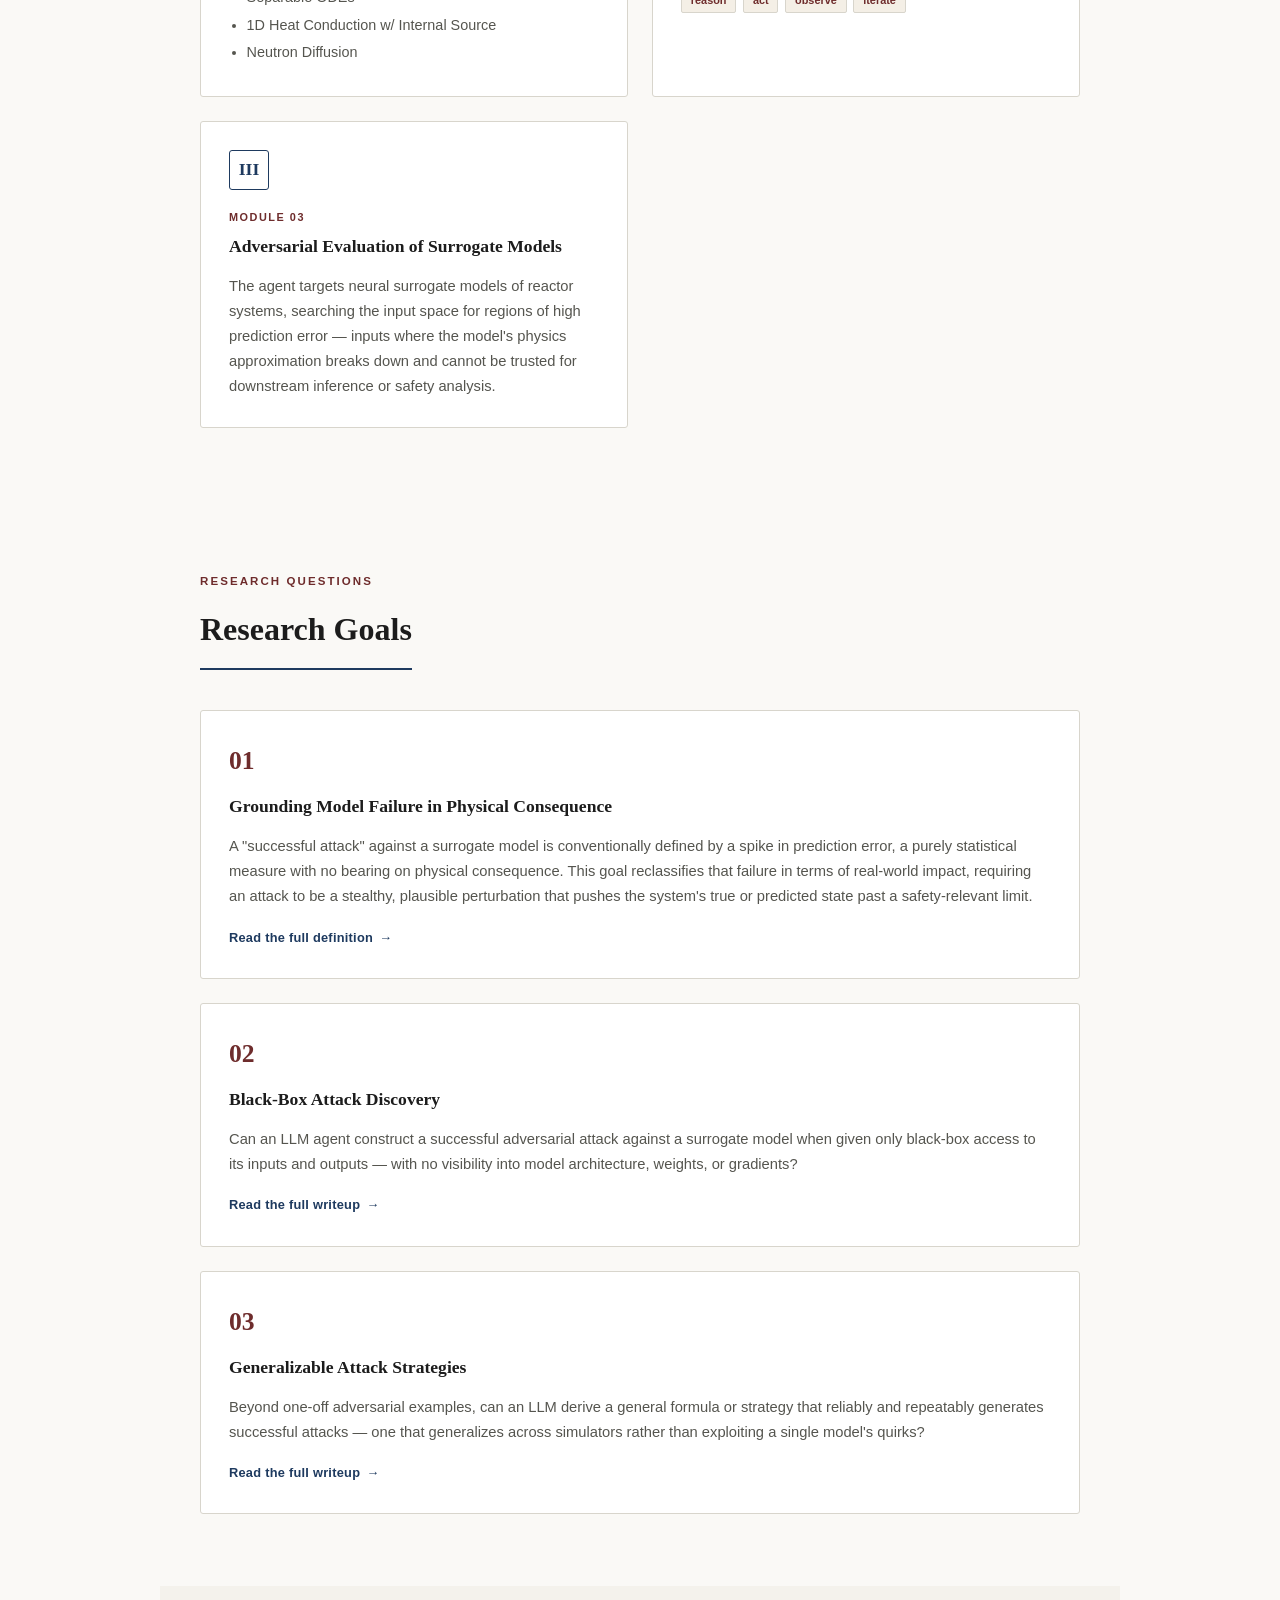
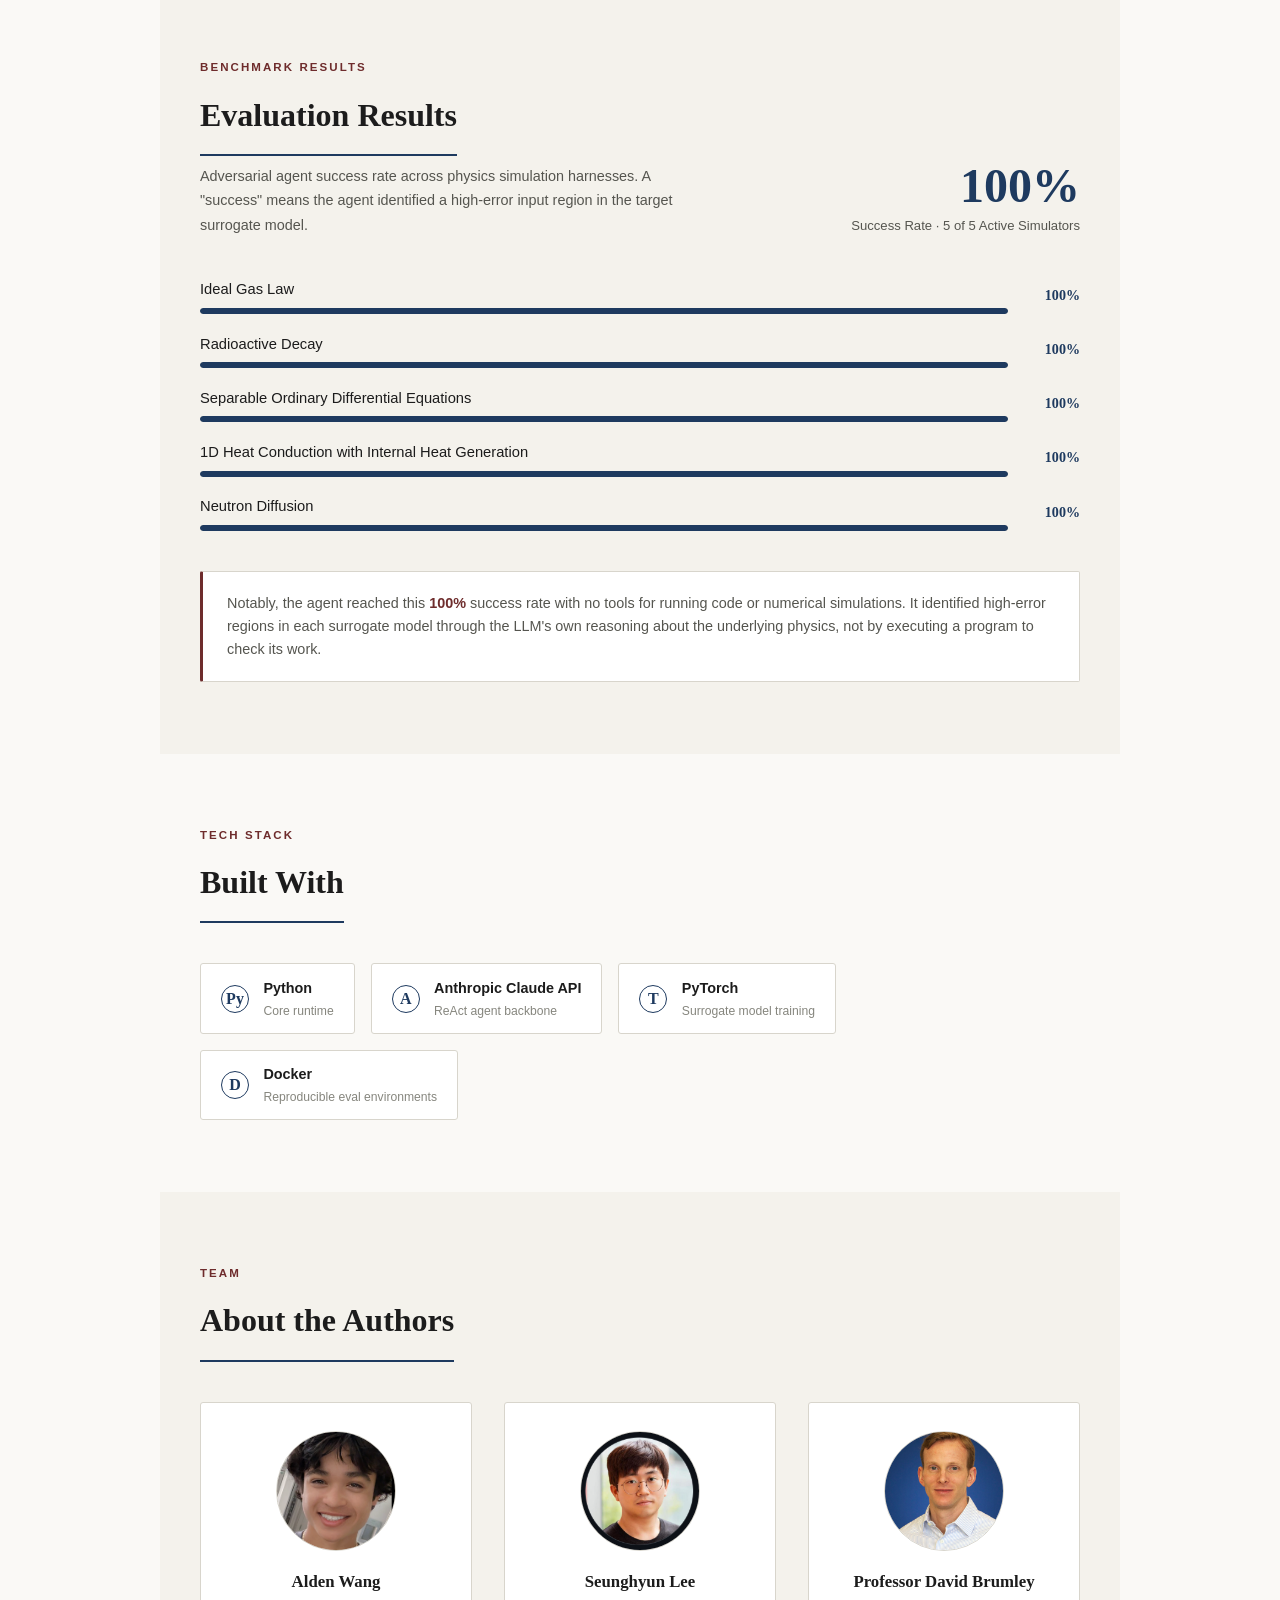
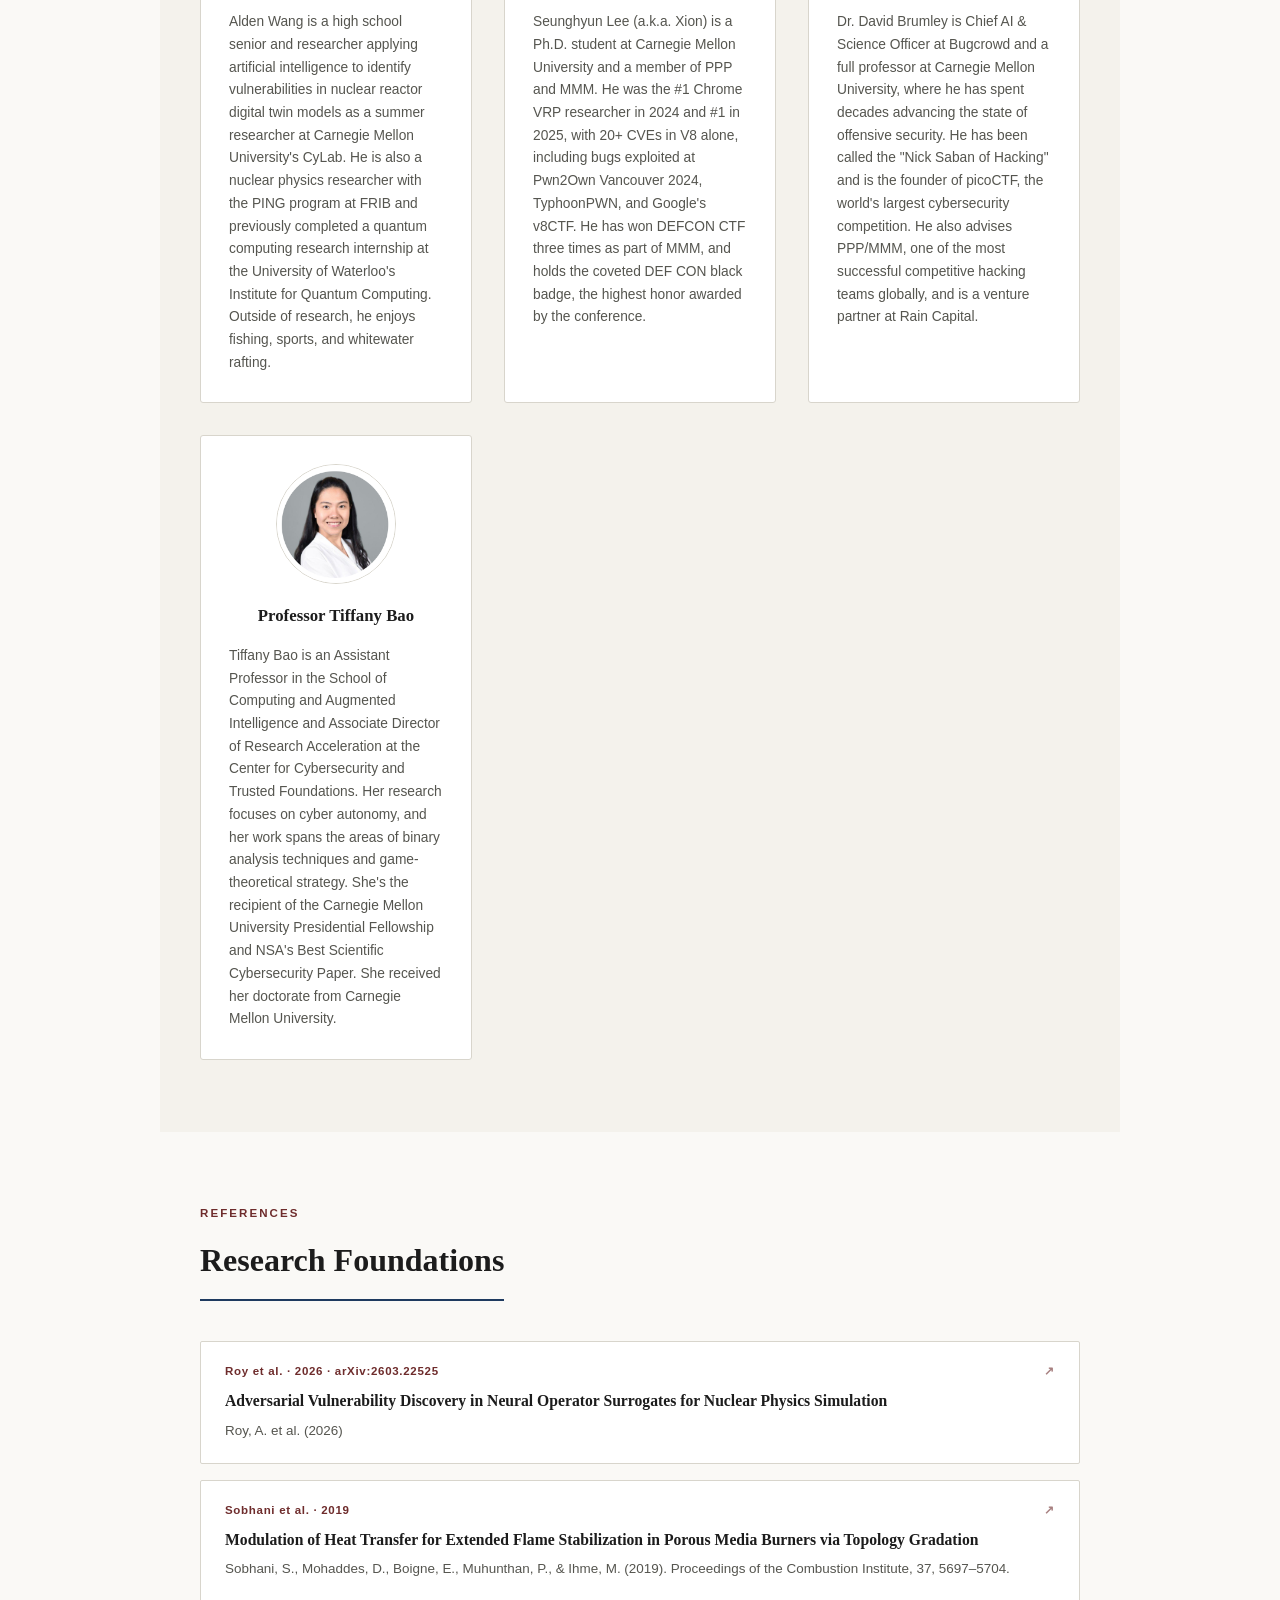
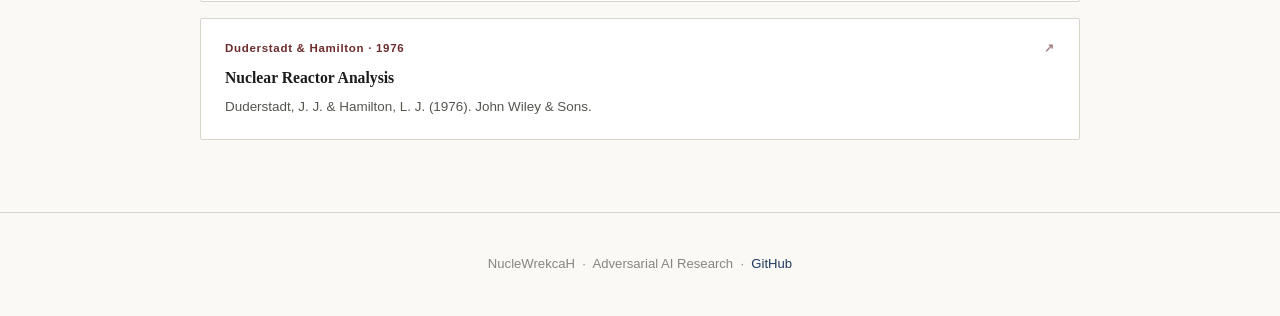
==== commit 765e177f: "Zoom out Alden's photo a bit more Co-Authored-By: Claude Sonnet 5 <noreply@anthropic.com>" ====
--- a/index.html
+++ b/index.html
@@ -244,7 +244,7 @@
   <div class="authors-grid">
 
     <div class="author-card">
-      <img class="author-photo" src="images/author-wang.png?v=3" alt="Alden Wang" style="object-position: center 60%;">
+      <img class="author-photo" src="images/author-wang.png?v=4" alt="Alden Wang" style="object-position: center 70%;">
       <div class="author-name">Alden Wang</div>
       <p class="author-bio">Alden Wang is a high school senior and researcher applying artificial intelligence to identify vulnerabilities in nuclear reactor digital twin models as a summer researcher at Carnegie Mellon University's CyLab. He is also a nuclear physics researcher with the PING program at FRIB and previously completed a quantum computing research internship at the University of Waterloo's Institute for Quantum Computing. Outside of research, he enjoys fishing, sports, and whitewater rafting.</p>
     </div>
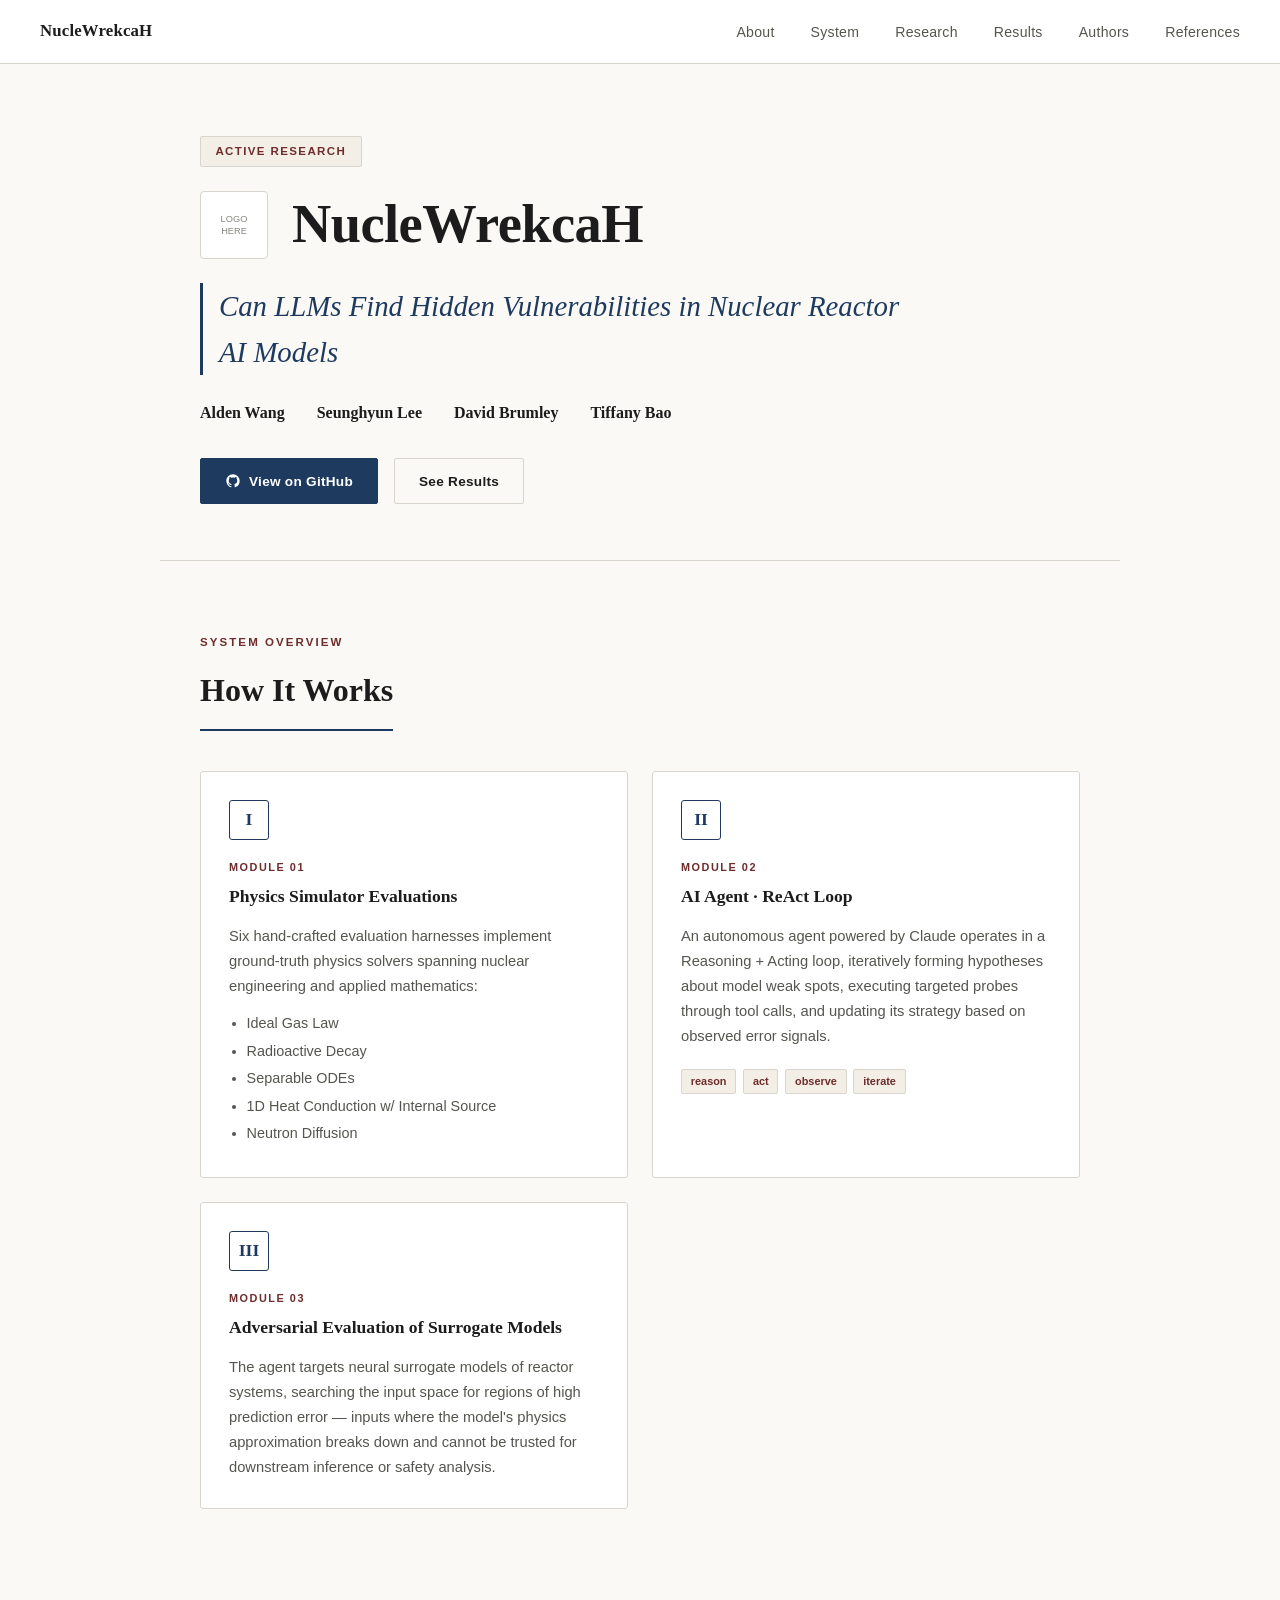
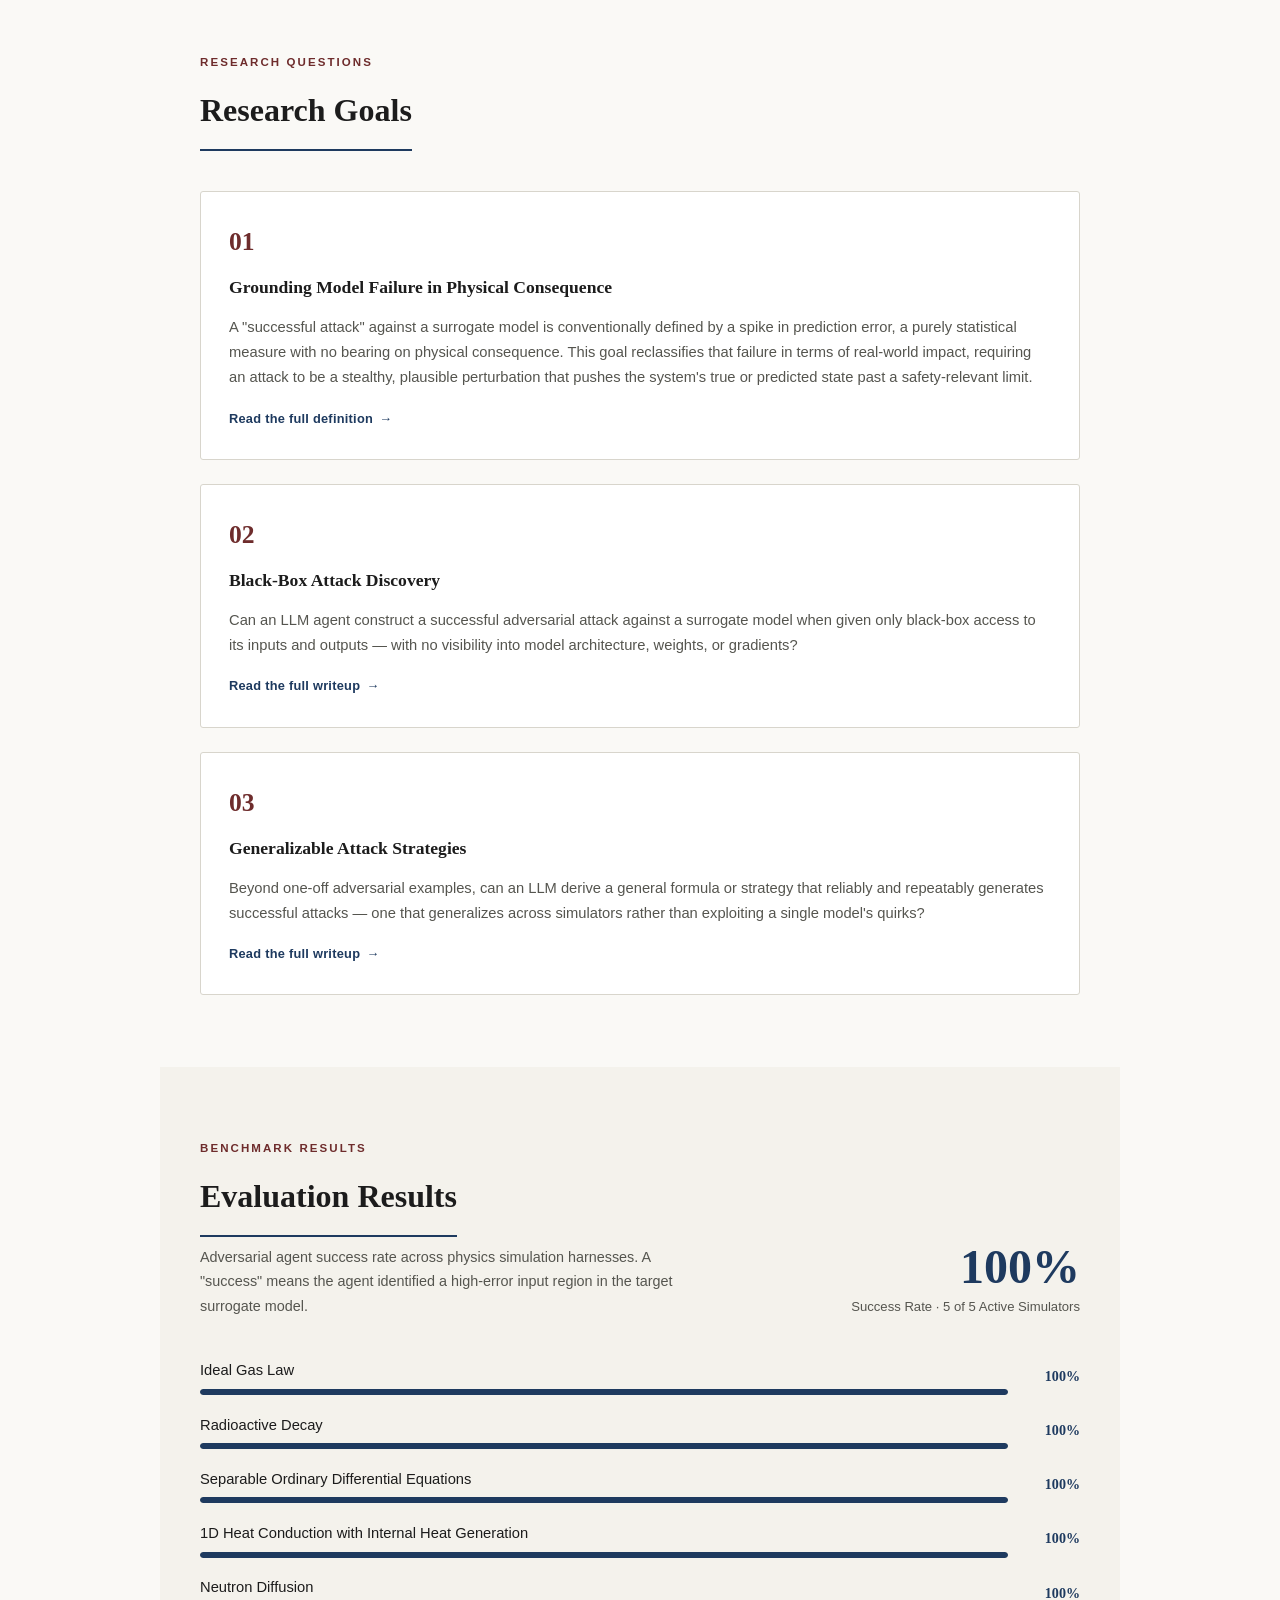
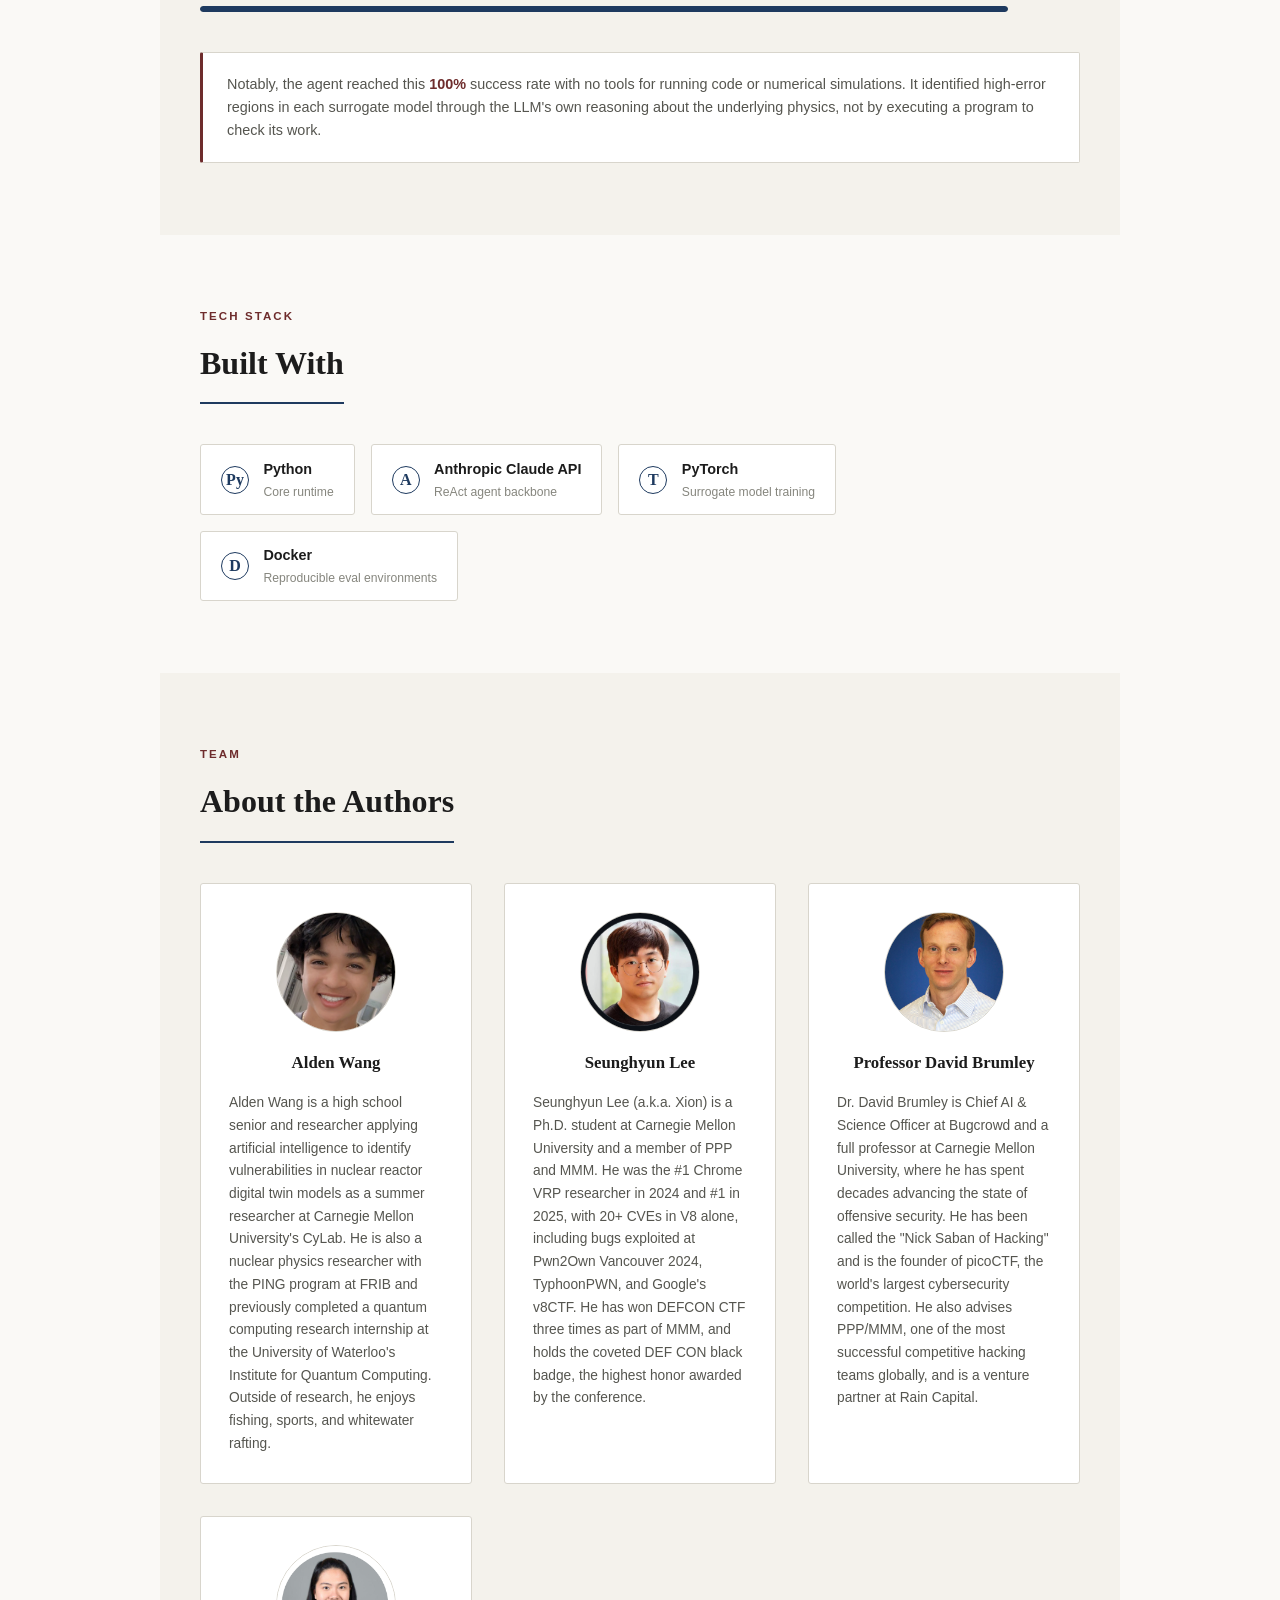
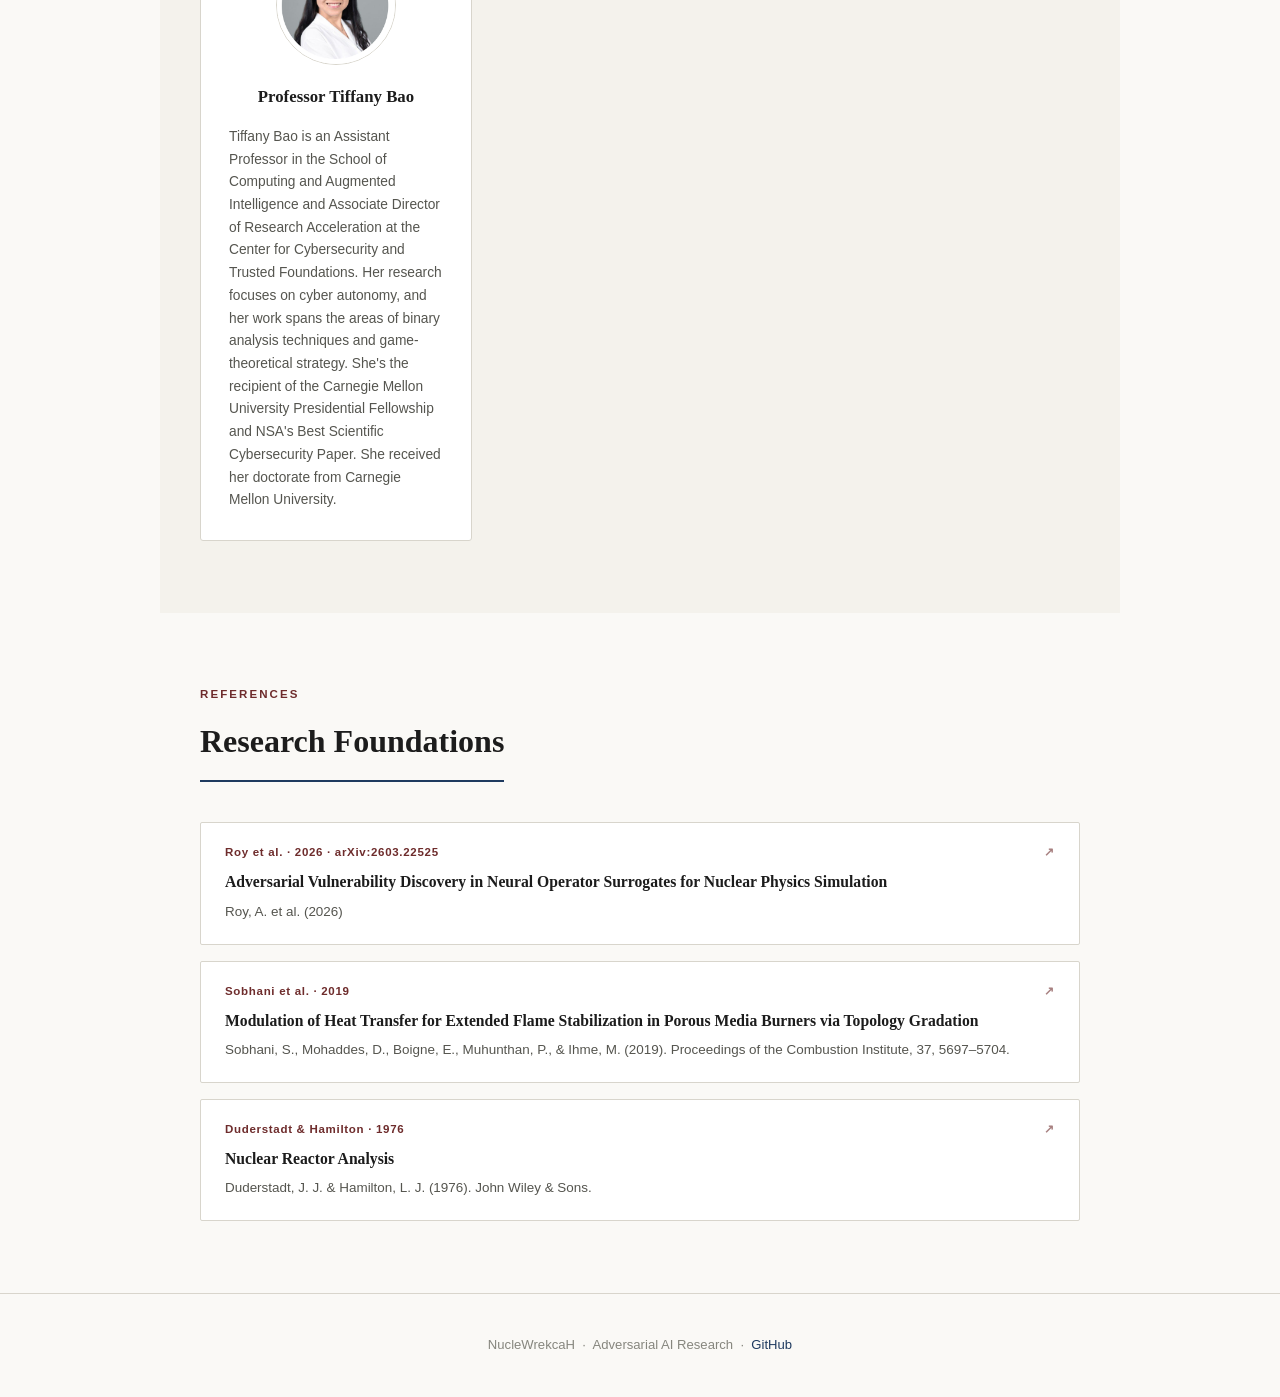
==== commit e1b25a1c: "Remove hero image placeholder from index.html Removed the hero image placeholder from the about sect" ====
--- a/index.html
+++ b/index.html
@@ -42,12 +42,8 @@
       <span class="hero-name">Tiffany Bao</span>
     </div>
 
-    <div class="hero-image-placeholder" id="about">
-      Diagram Placeholder
-    </div>
-
     <div class="hero-cta">
-      <a href="https://github.com" class="btn btn-primary" target="_blank" rel="noopener">
+      <a href="https://github.com/aldenowang/SamplePythonAgent/blob/main/README.md" class="btn btn-primary" target="_blank" rel="noopener">
         <svg width="16" height="16" fill="currentColor" viewBox="0 0 24 24"><path d="M12 2C6.477 2 2 6.484 2 12.017c0 4.425 2.865 8.18 6.839 9.504.5.092.682-.217.682-.483 0-.237-.008-.868-.013-1.703-2.782.605-3.369-1.343-3.369-1.343-.454-1.158-1.11-1.466-1.11-1.466-.908-.62.069-.608.069-.608 1.003.07 1.531 1.032 1.531 1.032.892 1.53 2.341 1.088 2.91.832.092-.647.35-1.088.636-1.338-2.22-.253-4.555-1.113-4.555-4.951 0-1.093.39-1.988 1.029-2.688-.103-.253-.446-1.272.098-2.65 0 0 .84-.27 2.75 1.026A9.564 9.564 0 0112 6.844c.85.004 1.705.115 2.504.337 1.909-1.296 2.747-1.027 2.747-1.027.546 1.379.202 2.398.1 2.651.64.7 1.028 1.595 1.028 2.688 0 3.848-2.339 4.695-4.566 4.942.359.31.678.921.678 1.856 0 1.338-.012 2.419-.012 2.747 0 .268.18.58.688.482A10.019 10.019 0 0022 12.017C22 6.484 17.522 2 12 2z"/></svg>
         View on GitHub
       </a>
@@ -300,7 +296,7 @@
 <!-- FOOTER -->
 <footer>
   <p>NucleWrekcaH &nbsp;·&nbsp; Adversarial AI Research &nbsp;·&nbsp;
-    <a href="https://github.com" target="_blank" rel="noopener">GitHub</a>
+    <a href="https://github.com/aldenowang/SamplePythonAgent/blob/main/README.md" target="_blank" rel="noopener">GitHub</a>
   </p>
 </footer>
 
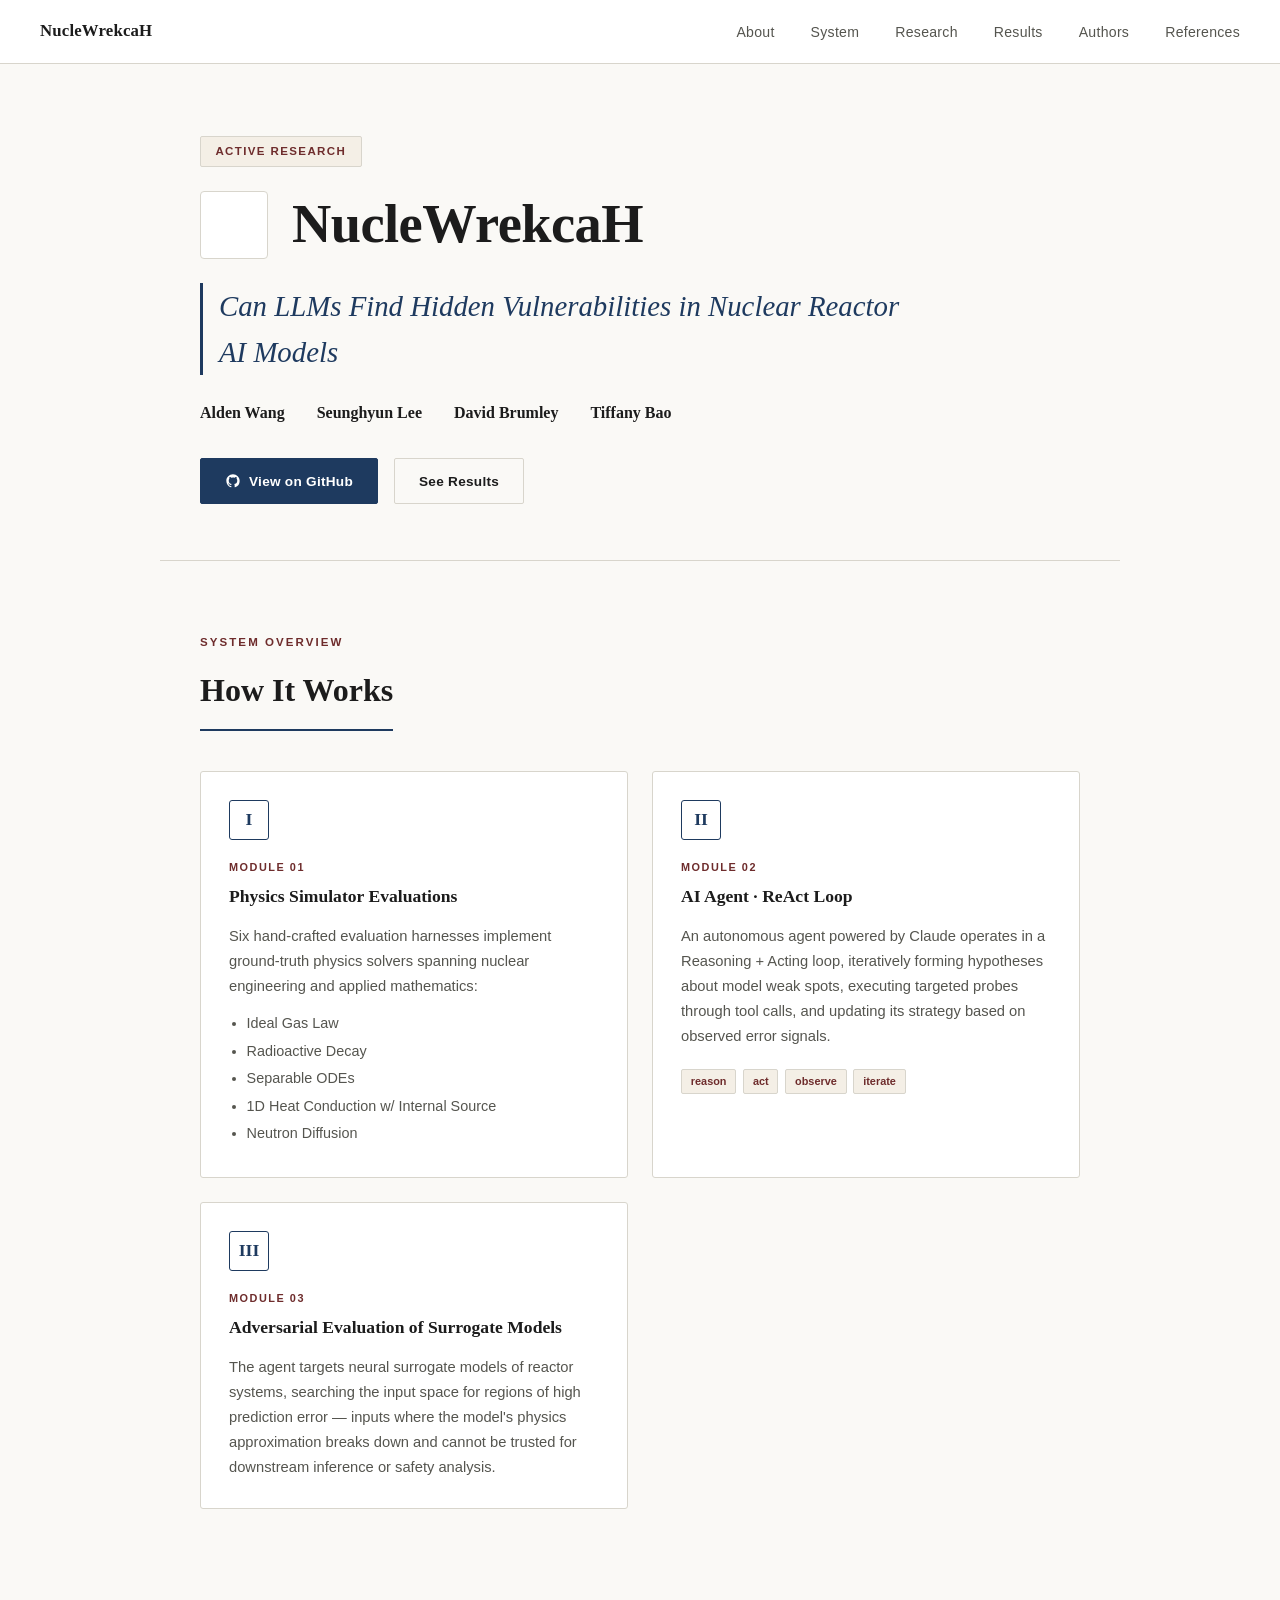
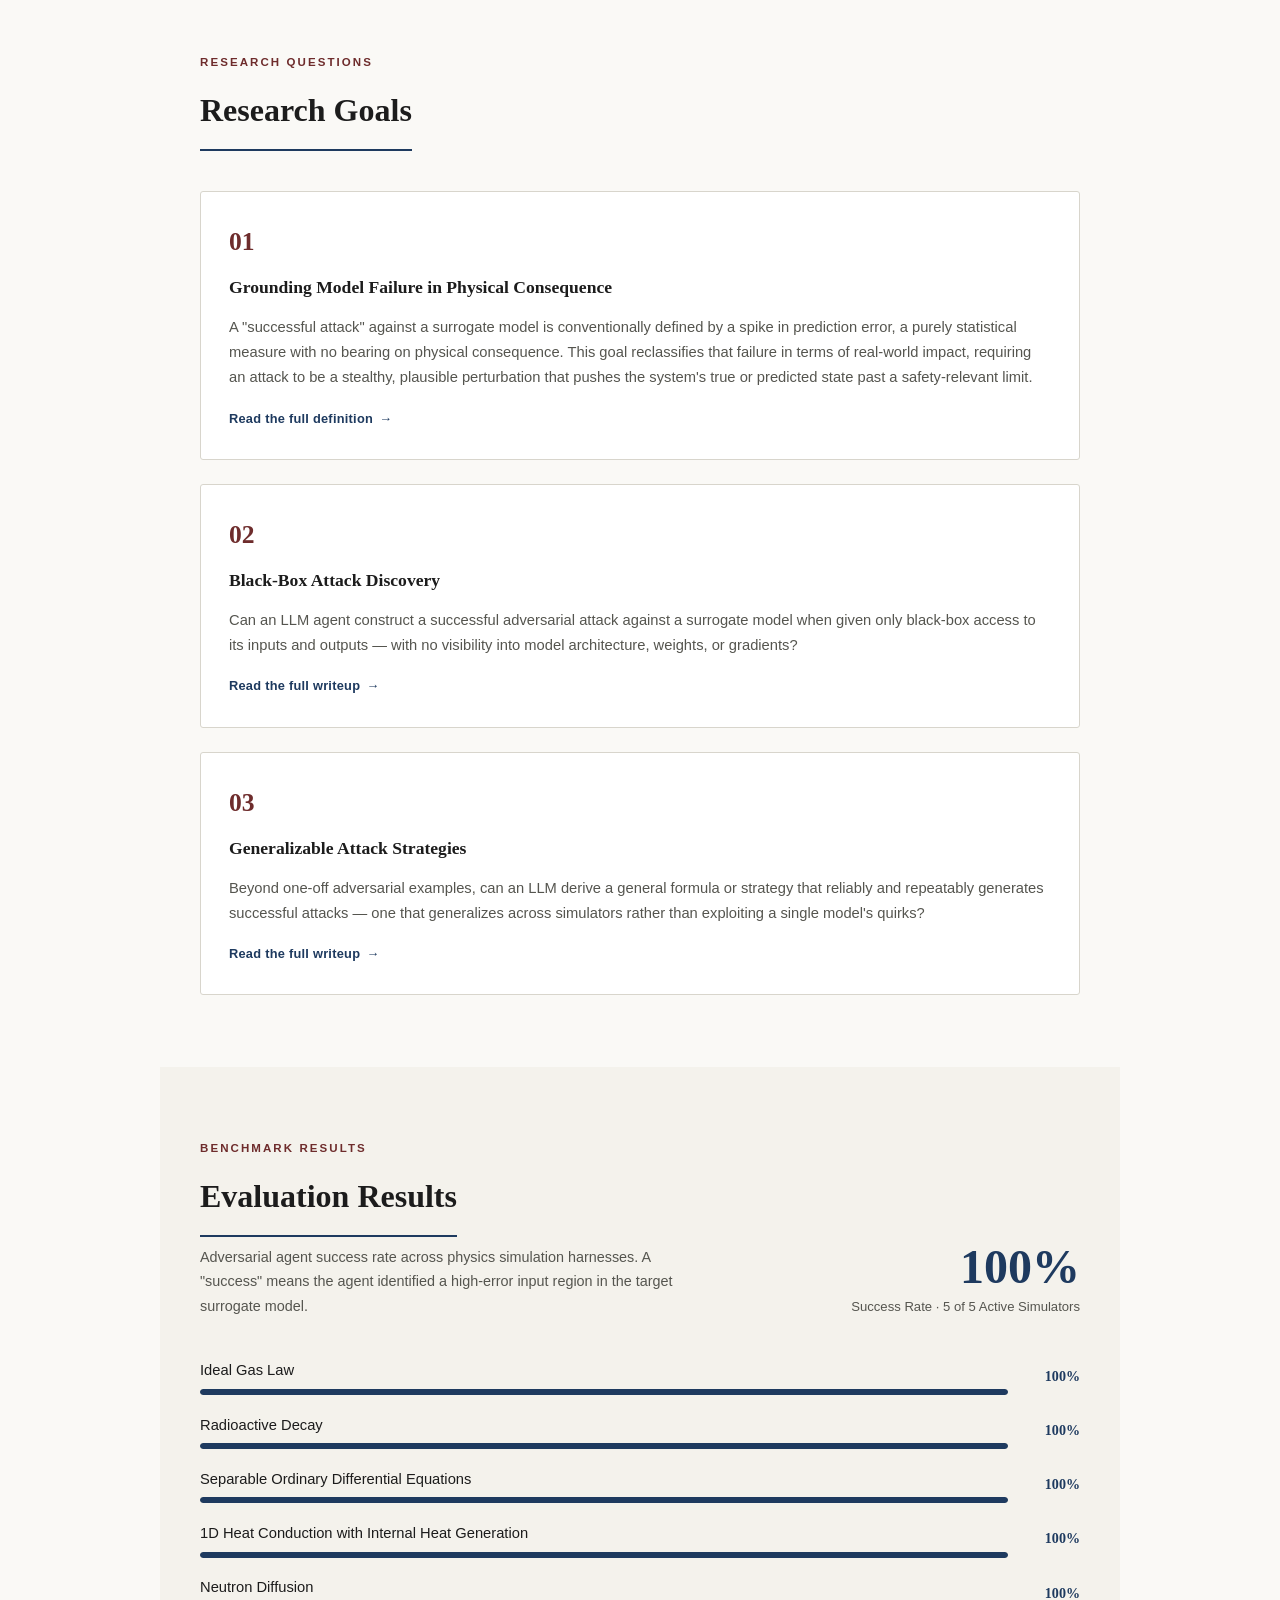
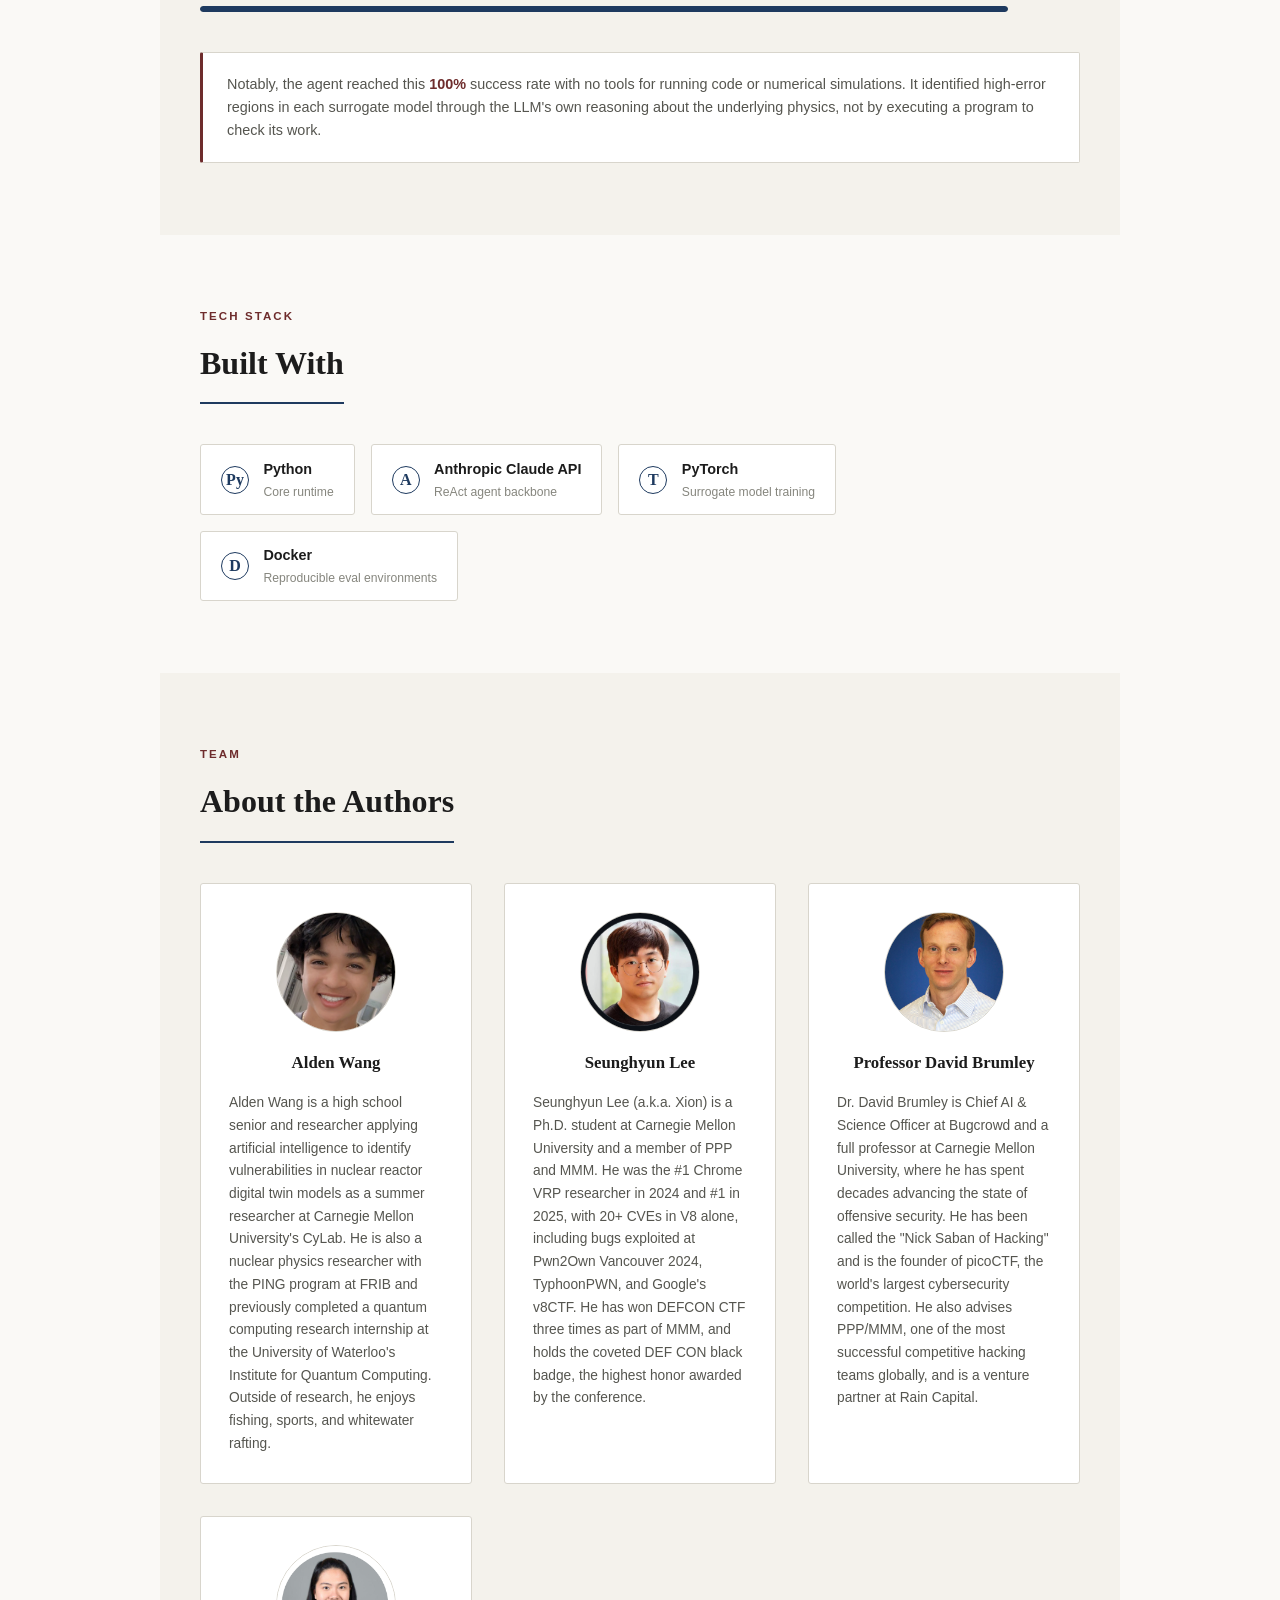
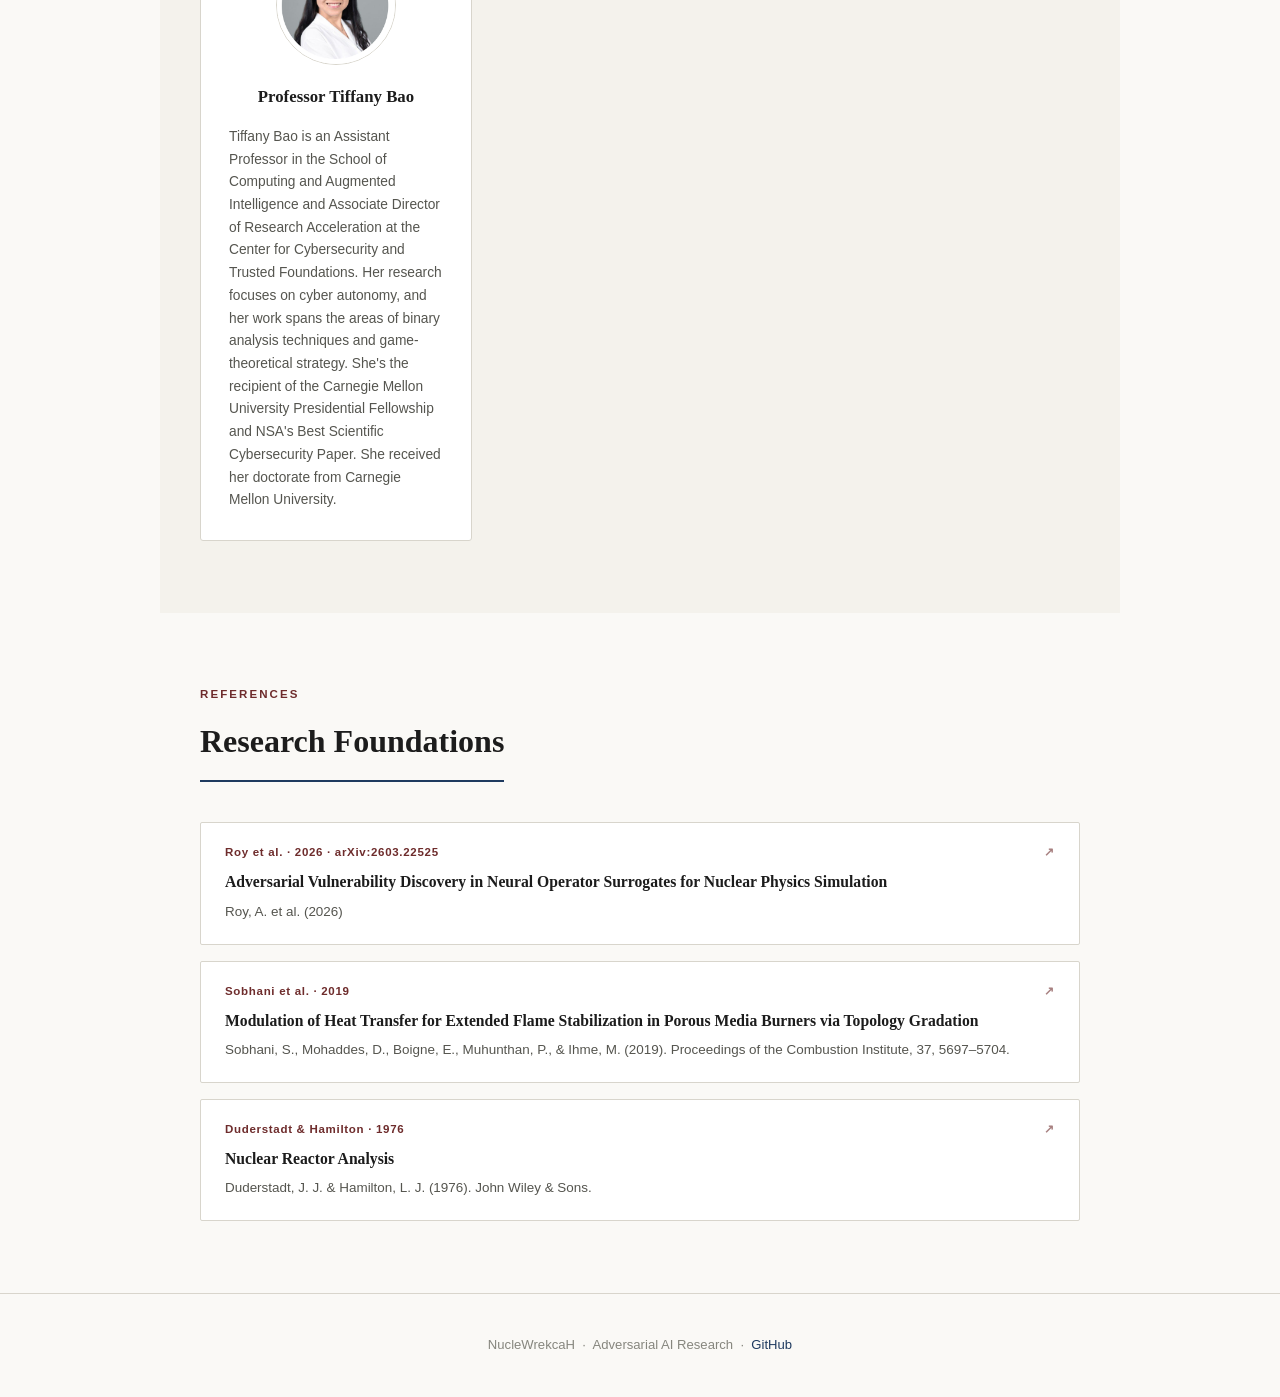
==== commit dfbea475: "Remove logo placeholder text from index.html Removed logo placeholder text from the hero section." ====
--- a/index.html
+++ b/index.html
@@ -27,7 +27,7 @@
     <div class="hero-badge">Active Research</div>
 
     <div class="hero-logo-row">
-      <div class="logo-placeholder">LOGO<br>HERE</div>
+      <div class="logo-placeholder"><br></div>
       <h1>NucleWrekcaH</h1>
     </div>
 
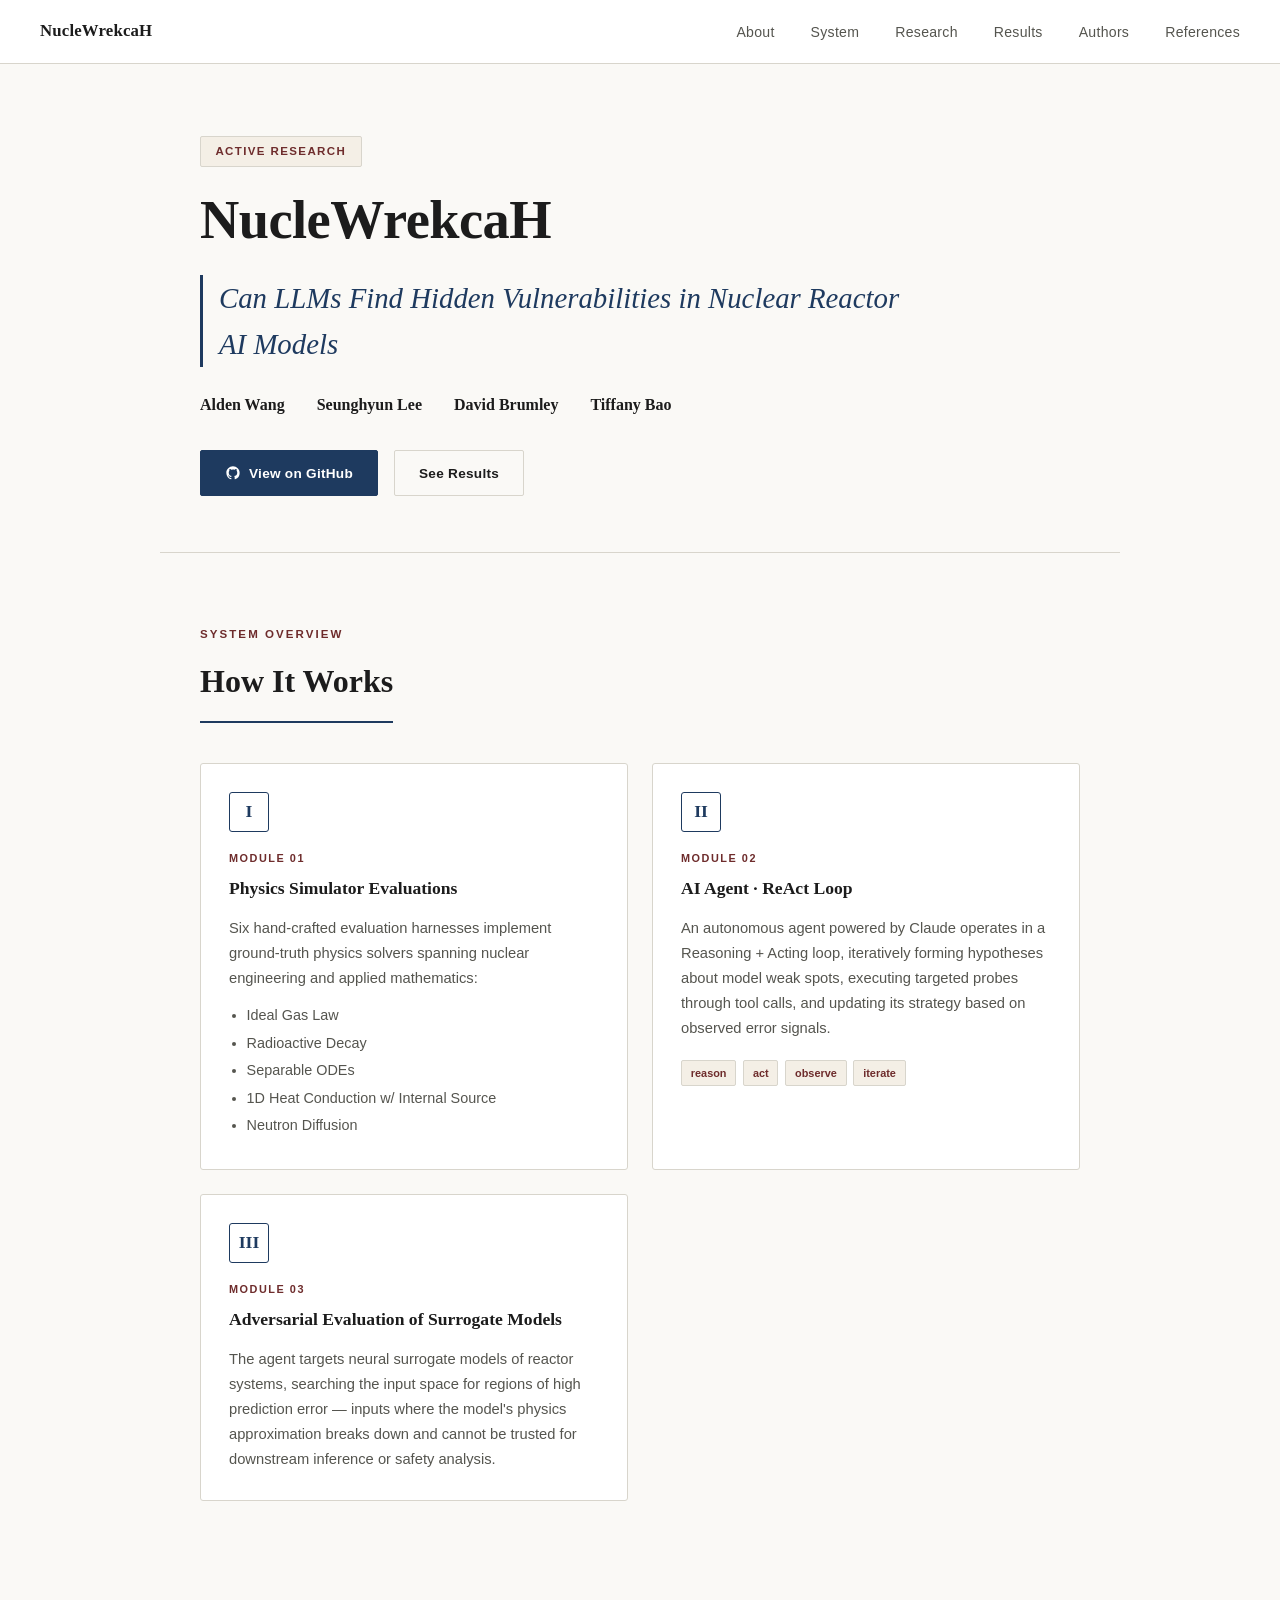
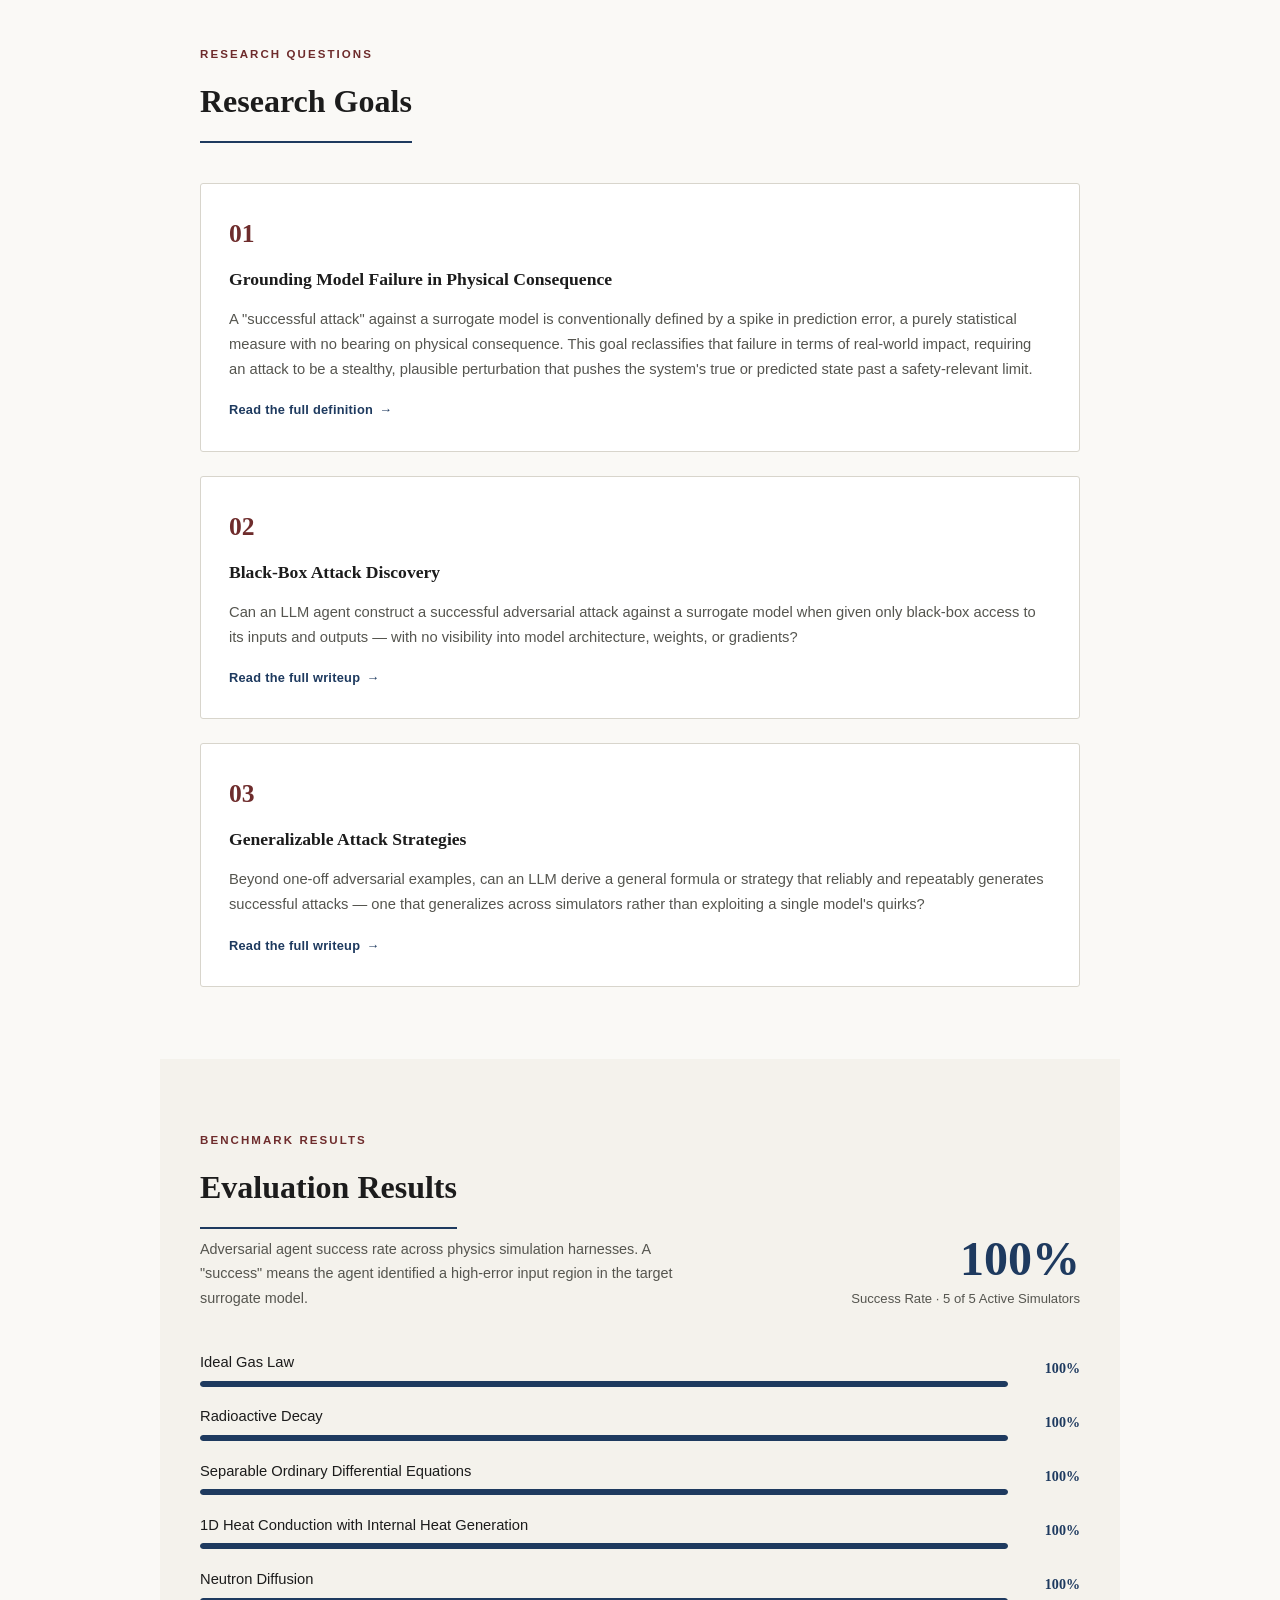
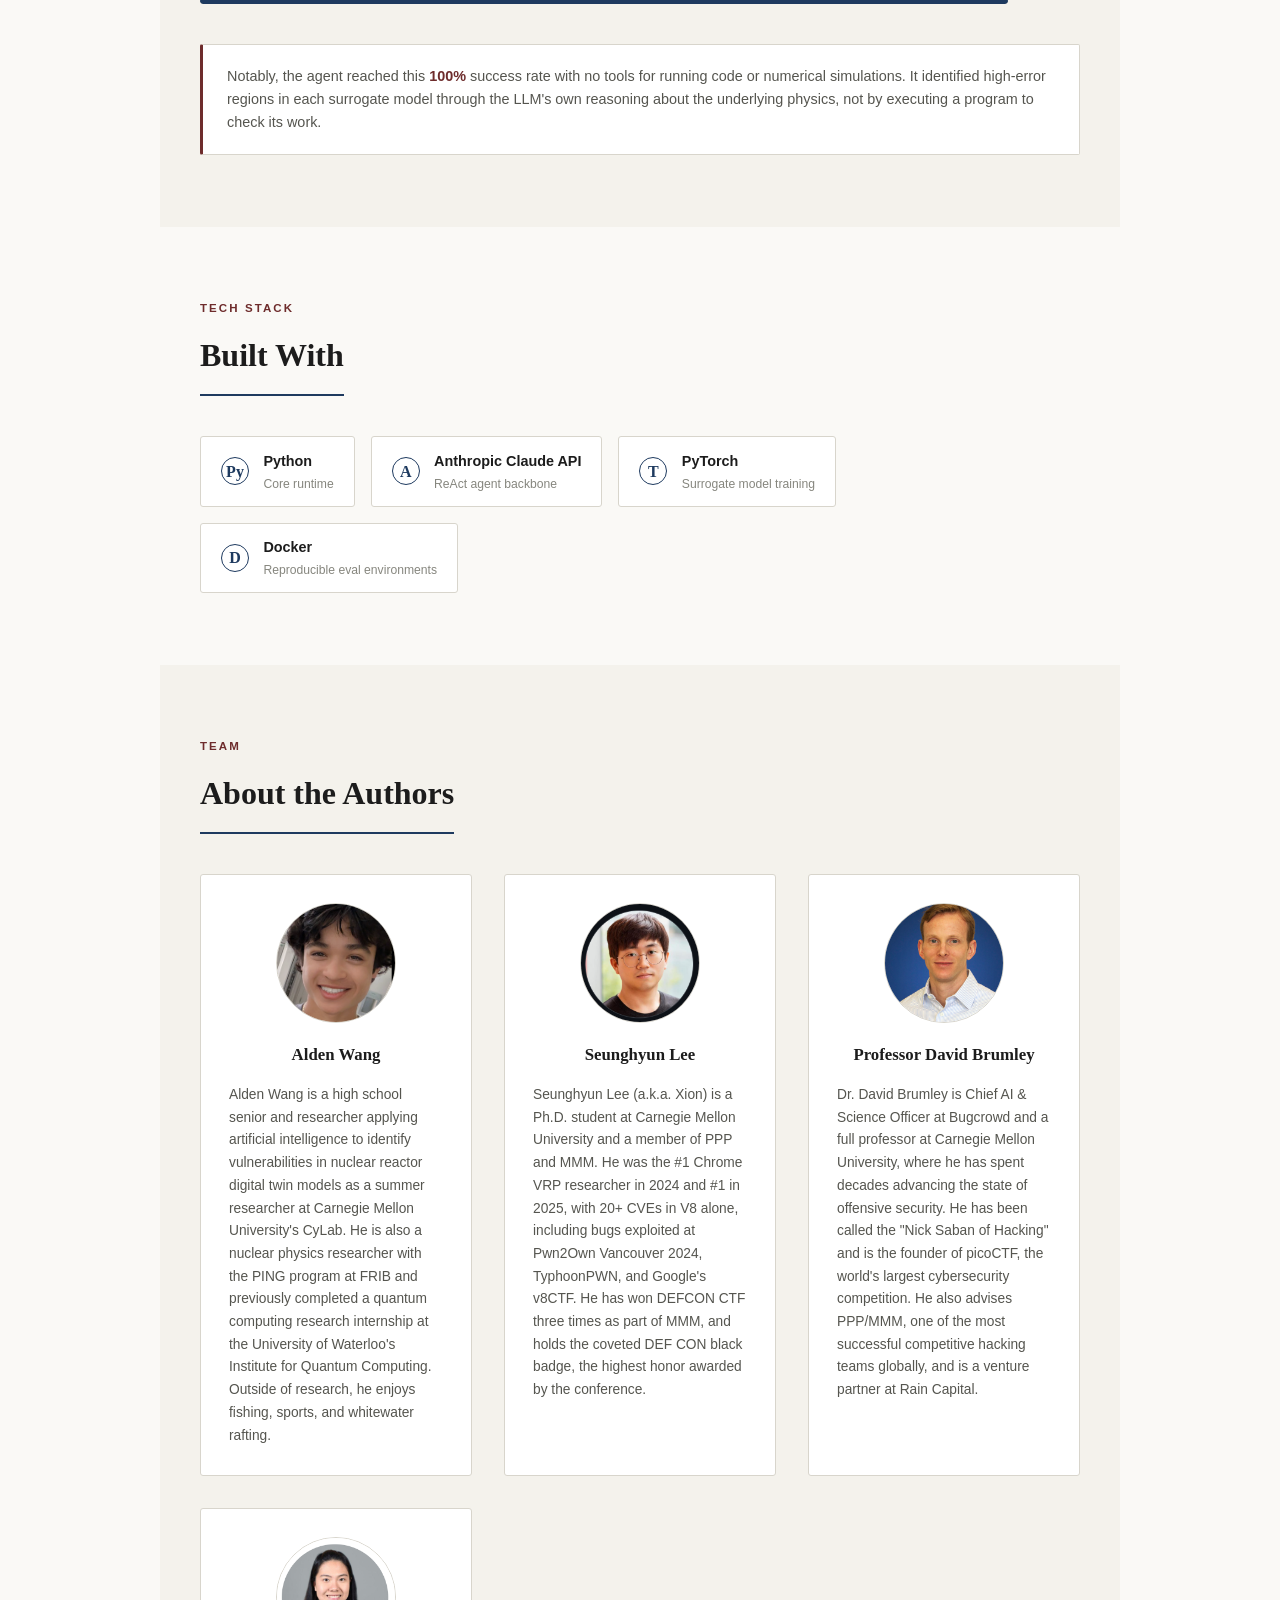
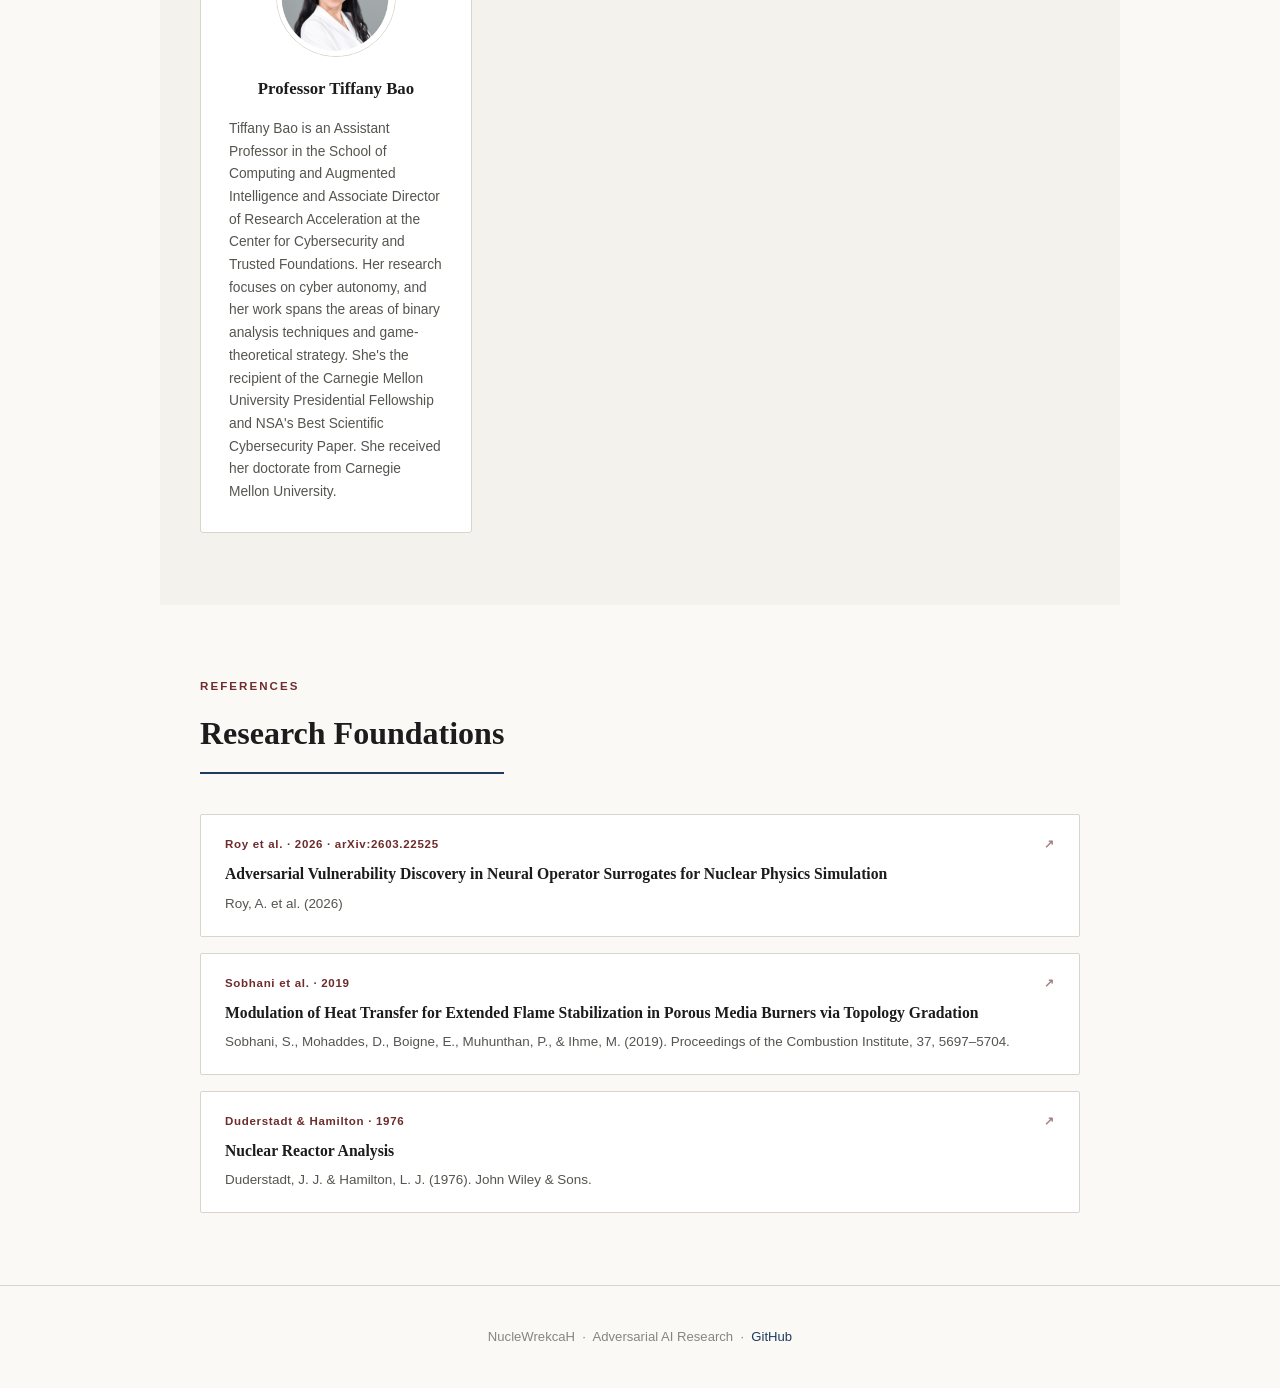
==== commit d6568e9b: "Remove logo placeholder from hero section" ====
--- a/index.html
+++ b/index.html
@@ -27,7 +27,6 @@
     <div class="hero-badge">Active Research</div>
 
     <div class="hero-logo-row">
-      <div class="logo-placeholder"><br></div>
       <h1>NucleWrekcaH</h1>
     </div>
 
